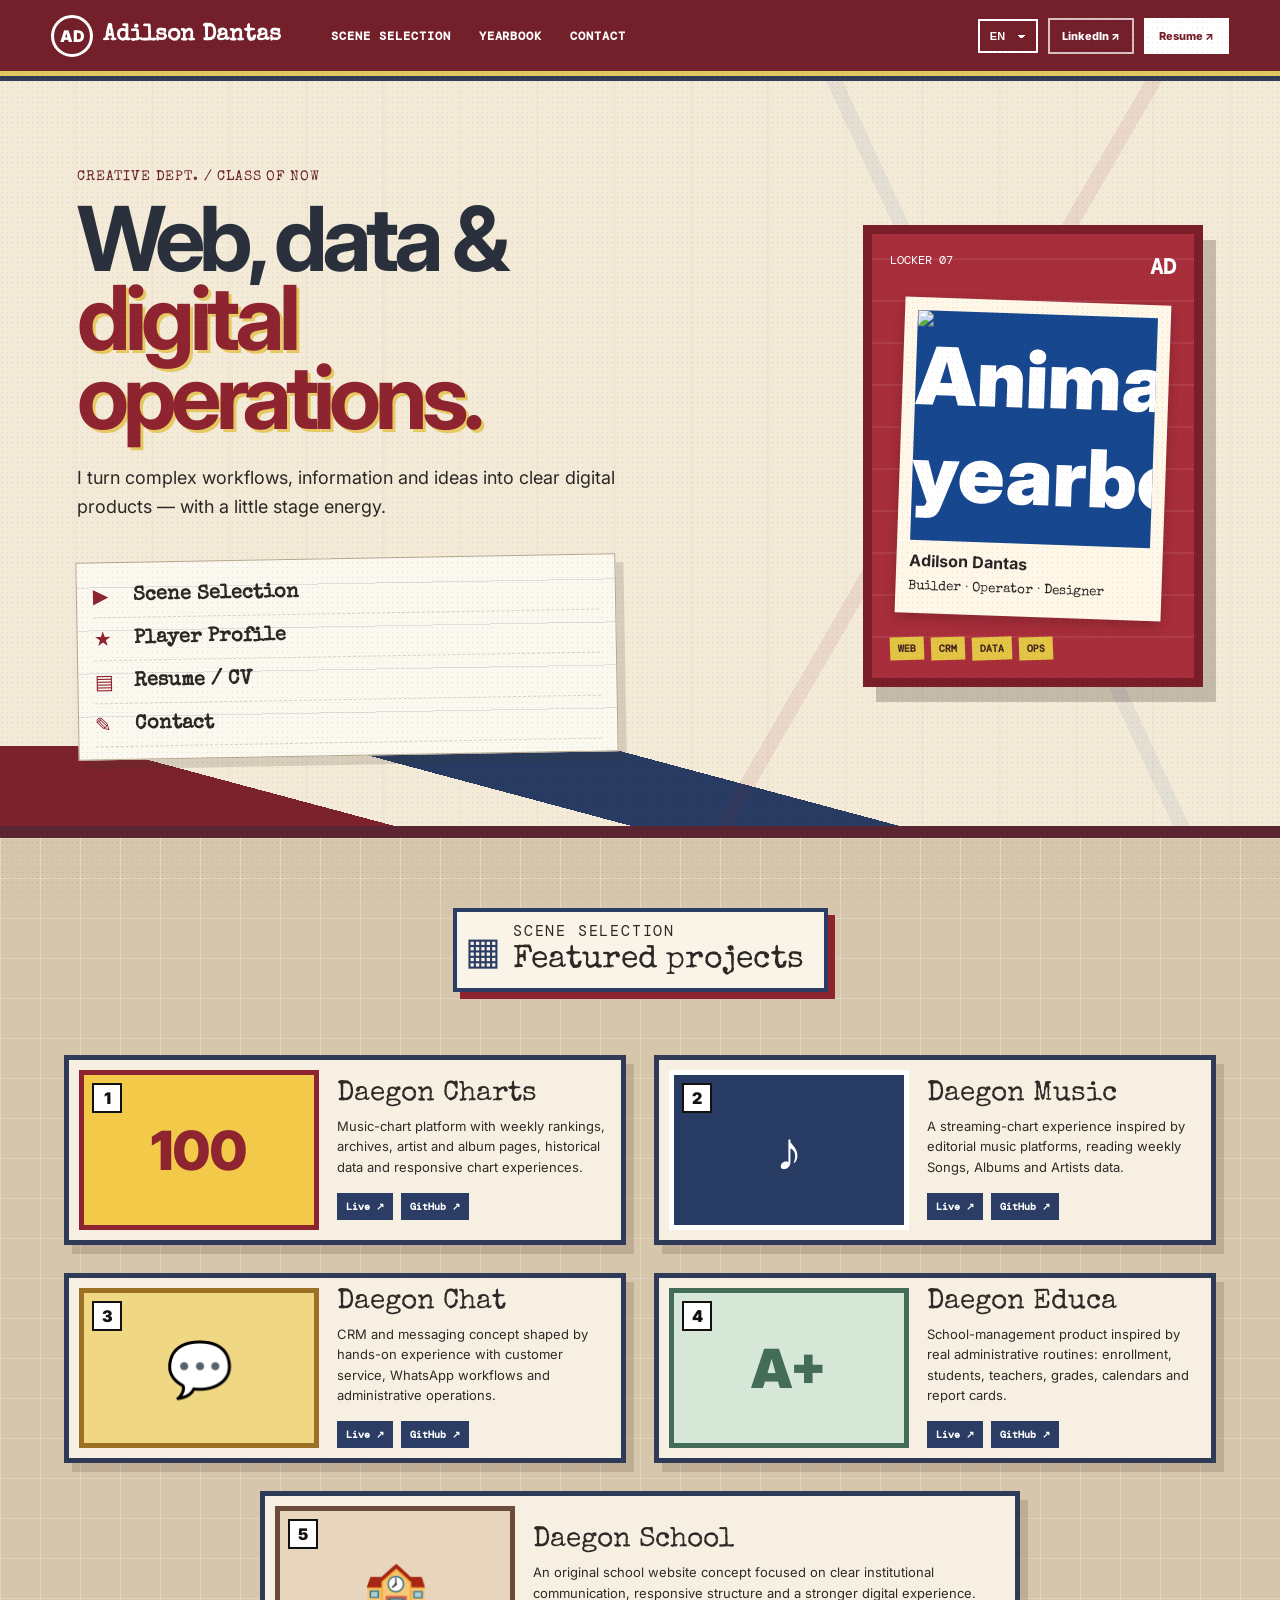
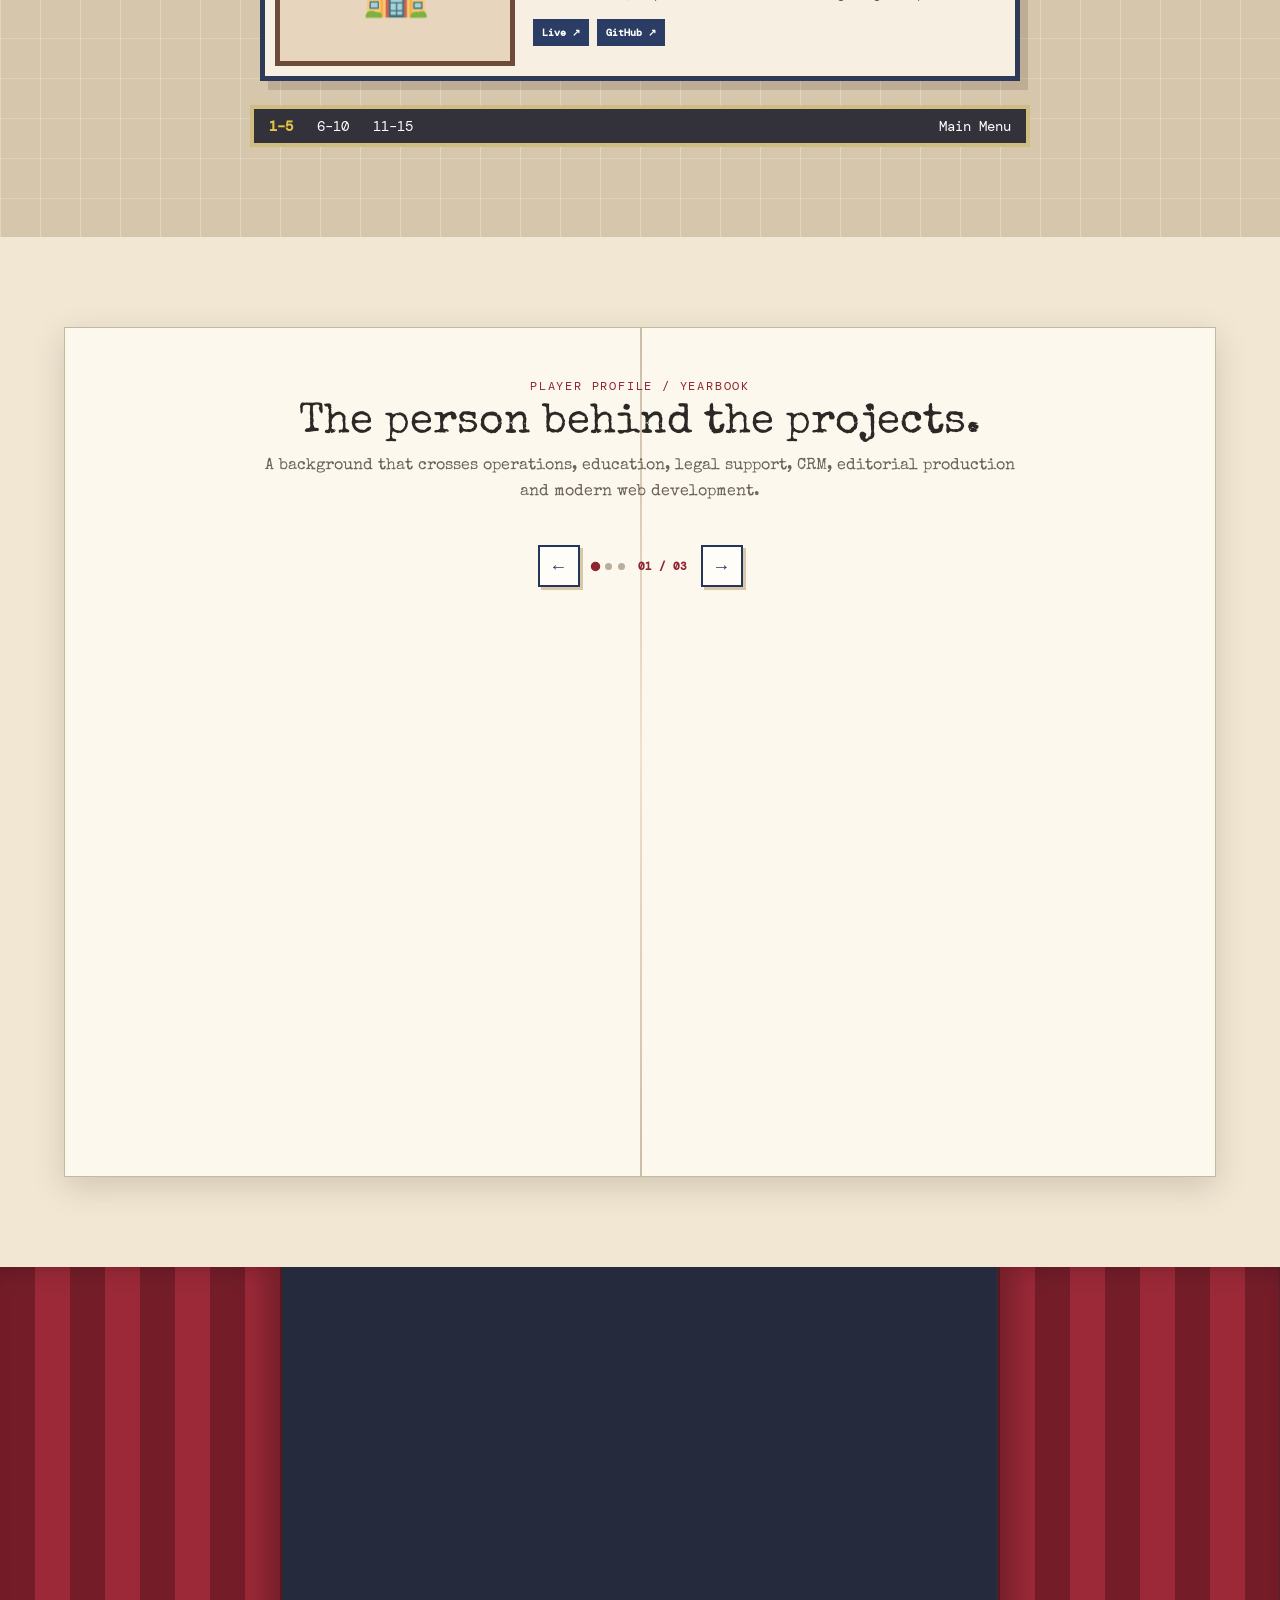
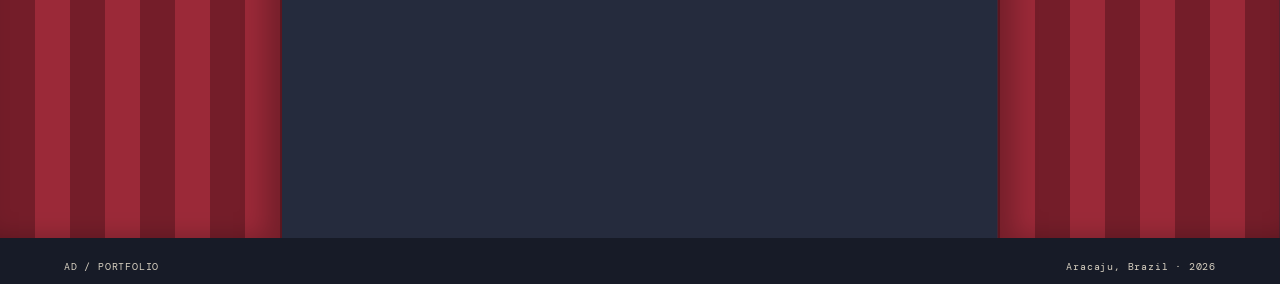
==== index.html @ e17f3de8 "Add Spanish resume link to portfolio" ====
<!doctype html>
<html lang="en">
<head>
<meta charset="utf-8">
<meta name="viewport" content="width=device-width,initial-scale=1">
<meta name="description" content="Adilson Alves Dantas — Web, Digital Operations & Product Portfolio">
<meta name="theme-color" content="#8b1f2d">
<title>Adilson Dantas — Portfolio</title>
<link rel="icon" type="image/svg+xml" href="favicon.svg">
<link rel="preconnect" href="https://fonts.googleapis.com">
<link rel="preconnect" href="https://fonts.gstatic.com" crossorigin>
<link href="https://fonts.googleapis.com/css2?family=DM+Mono:wght@400;500&family=Inter:wght@400;500;600;700;800;900&family=Special+Elite&display=swap" rel="stylesheet">
<link rel="stylesheet" href="styles.css?v=school-8">
</head>
<body>
<div class="paper-noise" aria-hidden="true"></div>

<header class="schoolbar">
  <a class="school-brand" href="#home"><span>AD</span><b>Adilson Dantas</b></a>
  <nav>
    <a href="#projects" data-i18n="navProjects">Scene Selection</a>
    <a href="#profile" data-i18n="navProfile">Yearbook</a>
    <a href="#contact" data-i18n="navContact">Contact</a>
  </nav>
  <div class="school-actions">
    <label class="lang-picker">
      <span class="sr-only">Language</span>
      <select id="langSelect" aria-label="Language">
        <option value="en">EN</option>
        <option value="pt">PT</option>
        <option value="es">ES</option>
      </select>
    </label>
    <a class="linkedin-top" href="https://www.linkedin.com/in/adilson-dantas-a33692203/" target="_blank" rel="noopener noreferrer">LinkedIn ↗</a>
    <a class="ticket" href="resume-en.html" target="_blank" data-i18n="resumeLink">Resume ↗</a>
  </div>
</header>

<main id="home">
<section class="hero-stage">
  <div class="hallway-lines" aria-hidden="true"></div>
  <div class="hero-board">
    <p class="scribble" data-i18n="heroKicker">CREATIVE DEPT. / CLASS OF NOW</p>
    <h1><span data-i18n="heroA">Web, data &</span><br><em data-i18n="heroB">digital operations.</em></h1>
    <p class="hero-lead" data-i18n="heroLead">I turn complex workflows, information and ideas into clear digital products — with a little stage energy.</p>
    <div class="menu-sheet">
      <a href="#projects"><span>▶</span><b data-i18n="menuProjects">Scene Selection</b></a>
      <a href="#profile"><span>★</span><b data-i18n="menuProfile">Player Profile</b></a>
      <a href="resume-en.html" target="_blank"><span>▤</span><b data-i18n="menuResume">Resume / CV</b></a>
      <a href="#contact"><span>✎</span><b data-i18n="menuContact">Contact</b></a>
    </div>
  </div>

  <aside class="locker-card">
    <div class="locker-top"><span data-i18n="locker">LOCKER 07</span><b>AD</b></div>
    <div class="polaroid">
      <div class="portrait-placeholder"><img src="https://raw.githubusercontent.com/dantaswt/portifolio/main/assets/avatar-yearbook.webp?v=9" alt="Animated yearbook portrait of Adilson Dantas"></div>
      <strong>Adilson Dantas</strong>
      <small data-i18n="roleLine">Builder · Operator · Designer</small>
    </div>
    <div class="locker-stickers">
      <span>WEB</span><span>CRM</span><span data-i18n="dataSticker">DATA</span><span data-i18n="opsSticker">OPS</span>
    </div>
  </aside>
</section>

<section class="scene-section" id="projects">
  <header class="scene-title">
    <div class="film-icon">▦</div>
    <div>
      <span data-i18n="sceneSelection">SCENE SELECTION</span>
      <h2 data-i18n="projectsTitle">Featured projects</h2>
    </div>
  </header>

  <div class="scene-grid">
    <article class="scene-card red">
      <a href="https://daegoncharts.com.br/" target="_blank" class="scene-thumb charts-thumb"><span class="scene-number">1</span><div class="thumb-symbol">100</div></a>
      <div class="scene-copy">
        <h3>Daegon Charts</h3>
        <p data-i18n="chartsDesc">Music-chart platform with weekly rankings, archives, artist and album pages, historical data and responsive chart experiences.</p>
        <div class="scene-links"><a href="https://daegoncharts.com.br/" target="_blank" data-i18n="liveLink">Live ↗</a><a href="https://github.com/dantaswt/daegon-charts" target="_blank">GitHub ↗</a></div>
      </div>
    </article>

    <article class="scene-card blue">
      <a href="https://dantaswt.github.io/daegon-music/" target="_blank" class="scene-thumb music-thumb"><span class="scene-number">2</span><div class="thumb-symbol">♪</div></a>
      <div class="scene-copy">
        <h3>Daegon Music</h3>
        <p data-i18n="musicDesc">A streaming-chart experience inspired by editorial music platforms, reading weekly Songs, Albums and Artists data.</p>
        <div class="scene-links"><a href="https://dantaswt.github.io/daegon-music/" target="_blank" data-i18n="liveLink">Live ↗</a><a href="https://github.com/dantaswt/daegon-music" target="_blank">GitHub ↗</a></div>
      </div>
    </article>

    <article class="scene-card gold">
      <a href="https://github.com/dantaswt/daegon" target="_blank" class="scene-thumb chat-thumb"><span class="scene-number">3</span><div class="thumb-symbol">💬</div></a>
      <div class="scene-copy">
        <h3>Daegon Chat</h3>
        <p data-i18n="chatDesc">CRM and messaging concept shaped by hands-on experience with customer service, WhatsApp workflows and administrative operations.</p>
        <div class="scene-links"><a href="https://dantaswt.github.io/daegon/" target="_blank" data-i18n="liveLink">Live ↗</a><a href="https://github.com/dantaswt/daegon" target="_blank">GitHub ↗</a></div>
      </div>
    </article>

    <article class="scene-card green">
      <a href="https://github.com/dantaswt/daegon-educa" target="_blank" class="scene-thumb educa-thumb"><span class="scene-number">4</span><div class="thumb-symbol">A+</div></a>
      <div class="scene-copy">
        <h3>Daegon Educa</h3>
        <p data-i18n="educaDesc">School-management product inspired by real administrative routines: enrollment, students, teachers, grades, calendars and report cards.</p>
        <div class="scene-links"><a href="https://dantaswt.github.io/daegon-educa/" target="_blank" data-i18n="liveLink">Live ↗</a><a href="https://github.com/dantaswt/daegon-educa" target="_blank">GitHub ↗</a></div>
      </div>
    </article>

    <article class="scene-card cream wide">
      <a href="https://github.com/dantaswt/daegon-school" target="_blank" class="scene-thumb school-thumb"><span class="scene-number">5</span><div class="thumb-symbol">🏫</div></a>
      <div class="scene-copy">
        <h3>Daegon School</h3>
        <p data-i18n="schoolDesc">An original school website concept focused on clear institutional communication, responsive structure and a stronger digital experience.</p>
        <div class="scene-links"><a href="https://dantaswt.github.io/daegon-school/" target="_blank" data-i18n="liveLink">Live ↗</a><a href="https://github.com/dantaswt/daegon-school" target="_blank">GitHub ↗</a></div>
      </div>
    </article>
  </div>

  <div class="scene-pagination"><b>1–5</b><span>6–10</span><span>11–15</span><a href="#home" data-i18n="mainMenu">Main Menu</a></div>
</section>

<section class="yearbook" id="profile">
  <div class="yearbook-page">
    <div class="yearbook-heading">
      <span data-i18n="profileKicker">PLAYER PROFILE / YEARBOOK</span>
      <h2 data-i18n="profileTitle">The person behind the projects.</h2>
      <p data-i18n="profileIntro">A background that crosses operations, education, legal support, CRM, editorial production and modern web development.</p>
    </div>

    <div class="book-controls" aria-label="Yearbook pages">
      <button class="book-arrow book-prev" type="button" aria-label="Previous page">←</button>
      <div class="book-dots" aria-hidden="true"><span class="active"></span><span></span><span></span></div>
      <span class="book-page-label">01 / 03</span>
      <button class="book-arrow book-next" type="button" aria-label="Next page">→</button>
    </div>

    <div class="book-sheet active" data-book-page="0">
    <div class="profile-story-grid">
      <article class="profile-note big-note">
        <span class="tape"></span>
        <p class="note-kicker" data-i18n="backgroundLabel">BACKGROUND</p>
        <h3>Adilson Alves Dantas</h3>
        <p data-i18n="profileText">My background connects administration, legal support, customer service, CRM, financial routines, school operations, editorial production and process organization with web development and product thinking.</p>
        <p data-i18n="profileText2">That mix shapes how I build: I think about the person operating the system, the data behind the screen, the workflow around it and the points where friction can be removed.</p>
      </article>

      <article class="class-card skills-card">
        <span data-i18n="techSchedule">TECH CLASS SCHEDULE</span>
        <div class="skill-groups">
          <div class="skill-group"><b data-i18n="skillFrontend">Frontend</b><p data-i18n="skillFrontendDesc">HTML · CSS · JavaScript · React · TypeScript · Responsive UI</p></div>
          <div class="skill-group"><b data-i18n="skillArchitecture">App Architecture</b><p data-i18n="skillArchitectureDesc">TanStack Start · TanStack Router · TanStack Query · Vite · SSR · Server Functions</p></div>
          <div class="skill-group"><b data-i18n="skillData">Data & Backend</b><p data-i18n="skillDataDesc">Supabase · PostgreSQL · REST APIs · JSON · CSV · Google Sheets · Data Modeling</p></div>
          <div class="skill-group"><b data-i18n="skillUi">UI & Visualization</b><p data-i18n="skillUiDesc">Tailwind CSS · Recharts · Dashboard Design · Chart Interfaces · Data-driven UI</p></div>
          <div class="skill-group"><b data-i18n="skillQuality">Quality & Workflow</b><p data-i18n="skillQualityDesc">Git · GitHub · GitHub Actions · Vercel · Netlify · Playwright · QA · Content Validation</p></div>
          <div class="skill-group"><b data-i18n="skillAi">AI & Automation</b><p data-i18n="skillAiDesc">AI-assisted development · LLM workflows · prompt design · research automation · process automation</p></div>
        </div>
      </article>
    </div>

    </div>
    <div class="book-sheet" data-book-page="1">
    <div class="clubs-board">
      <header><span data-i18n="clubsLabel">CLUBS & ACTIVITIES</span><h3 data-i18n="clubsTitle">Tools I actually use across the projects.</h3></header>
      <div class="club-grid">
        <div><b>React 19</b><span data-i18n="reactDesc">Interfaces, state, reusable components</span></div>
        <div><b>TypeScript</b><span data-i18n="tsDesc">Typed front-end and product logic</span></div>
        <div><b>TanStack</b><span data-i18n="tanstackDesc">Routing, data fetching and app structure</span></div>
        <div><b>Supabase</b><span data-i18n="supabaseDesc">PostgreSQL, data layer and backend workflows</span></div>
        <div><b>Vite</b><span data-i18n="viteDesc">Development and build tooling</span></div>
        <div><b>Recharts</b><span data-i18n="rechartsDesc">Charts, dashboards and ranking visualizations</span></div>
        <div><b>APIs</b><span data-i18n="apisDesc">Apple Music, Spotify, REST and external data sources</span></div>
        <div><b>Google Sheets</b><span data-i18n="sheetsDesc">Operational datasets, chart data and live sources</span></div>
        <div><b>Power BI</b><span data-i18n="powerBiDesc">Reporting and business data visualization</span></div>
        <div><b>AI</b><span data-i18n="aiDesc">Development support, workflow design, research and automation</span></div>
        <div><b>Git / GitHub</b><span data-i18n="gitDesc">Version control, repositories and deployment workflows</span></div>
        <div><b data-i18n="responsiveUx">Responsive UX</b><span data-i18n="responsiveUxDesc">Desktop/mobile behavior, hierarchy and usability</span></div>
      </div>
    </div>

    </div>
    <div class="book-sheet" data-book-page="2">
    <div class="experience-board">
      <div class="experience-title"><span data-i18n="experienceLabel">WORK EXPERIENCE / TRANSCRIPT</span><h3 data-i18n="experienceTitle">Professional experience behind the portfolio.</h3></div>

      <article class="experience-row">
        <div class="experience-date" data-i18n="dateNow">2026 — NOW</div>
        <div class="experience-copy">
          <h4 data-i18n="roleLegal">Legal Administrative Assistant</h4><b>Coelho & Gaviolli Advogados</b>
          <p data-i18n="expLegal">Legal-administrative support involving document preparation and review, procedural deadlines, file organization, legal research and communication with stakeholders.</p>
          <div class="experience-tags"><span data-i18n="tagLegalOps">Legal Ops</span><span data-i18n="tagDocuments">Documents</span><span data-i18n="tagDeadlines">Deadlines</span><span data-i18n="tagResearch">Research</span></div>
        </div>
      </article>

      <article class="experience-row">
        <div class="experience-date">2025 — 2026</div>
        <div class="experience-copy">
          <h4 data-i18n="roleCommercial">Administrative & Commercial Assistant</h4><b>Colégio Vita</b>
          <p data-i18n="expVita">Administrative and commercial routines, CRM/customer support, proposals, contracts, reports, spreadsheets, financial follow-up and process organization.</p>
          <div class="experience-tags"><span>CRM</span><span data-i18n="tagSupport">Customer Support</span><span data-i18n="tagCommercial">Commercial</span><span data-i18n="tagSpreadsheets">Spreadsheets</span></div>
        </div>
      </article>

      <article class="experience-row">
        <div class="experience-date">2023 — 2025</div>
        <div class="experience-copy">
          <h4 data-i18n="roleAdmin">Administrative Assistant</h4><b>Conectando Negócios</b>
          <p data-i18n="expConectando">Administrative and operational support across documentation, customer service, reports, spreadsheets, financial routines and process automation.</p>
          <div class="experience-tags"><span data-i18n="tagOperations">Operations</span><span data-i18n="tagFinance">Finance</span><span data-i18n="tagAutomation">Automation</span><span>Back Office</span></div>
        </div>
      </article>

      <article class="experience-row">
        <div class="experience-date">2022 — 2023</div>
        <div class="experience-copy">
          <h4 data-i18n="roleAdmin">Administrative Assistant</h4><b>Colégio São Paulo</b>
          <p data-i18n="expSchool">School administration using Hust Chat and WhatsApp bot workflows, plus ActiveSoft for student, teacher, subject and calendar registration, enrollment, grades and report-card closing.</p>
          <div class="experience-tags"><span>Hust Chat</span><span>WhatsApp</span><span>ActiveSoft</span><span data-i18n="tagSchoolOps">School Ops</span></div>
        </div>
      </article>

      <article class="experience-row editorial-row">
        <div class="experience-date" data-i18n="threeYears">3 YEARS</div>
        <div class="experience-copy">
          <h4 data-i18n="roleEditorial">Editorial Layout & Design Experience</h4><b data-i18n="editorialProduction">Diagramming / Editorial Production</b>
          <p data-i18n="expEditorial">Three years of experience with page layout and editorial production, building visual hierarchy, organizing information and preparing polished materials.</p>
          <div class="experience-tags"><span data-i18n="tagLayout">Layout</span><span data-i18n="tagEditorial">Editorial</span><span data-i18n="tagHierarchy">Visual Hierarchy</span><span>Design</span></div>
        </div>
      </article>
    </div>

    <div class="education-strip">
      <article><span data-i18n="nowStudying">NOW STUDYING</span><h4 data-i18n="adsDegree">Systems Analysis & Development</h4><p data-i18n="adsSchool">Universidade Estácio de Sá · 2023 — present</p></article>
      <article><span data-i18n="degreeLabel">DEGREE</span><h4 data-i18n="pedagogyDegree">Pedagogy</h4><p>Universidade Federal de Sergipe · 2019 — 2022</p></article>
      <article><span data-i18n="courseworkLabel">COURSEWORK</span><h4 data-i18n="courseworkTitle">Front-end · Power BI · Programming Logic</h4><p data-i18n="courseworkDesc">HTML · CSS · JavaScript · React · Power BI · Logic</p></article>
    </div>
    </div>
  </div>
</section>

<section class="contact-stage" id="contact">
  <div class="curtain left"></div><div class="curtain right"></div>
  <div class="contact-card">
    <span class="star-row">★ ★ ★</span>
    <p class="scribble" data-i18n="finalScene">FINAL SCENE</p>
    <h2 data-i18n="contactTitle">Let’s build the next project.</h2>
    <p data-i18n="contactText">Remote opportunities, web projects, operations, support and digital product work.</p>
    <div class="contact-links">
      <a href="mailto:adilsondantas2015@gmail.com" data-i18n="emailMe">Email me ↗</a>
      <a href="https://github.com/dantaswt" target="_blank">GitHub ↗</a>
      <a href="https://www.linkedin.com/in/adilson-dantas-a33692203/" target="_blank" rel="noopener noreferrer">LinkedIn ↗</a>
      <a href="resume-en.html" target="_blank" data-i18n="resumeEn">Resume EN ↗</a>
      <a href="resume-pt.html" target="_blank" data-i18n="resumePt">CV PT-BR ↗</a>
      <a href="resume-es.html" target="_blank" data-i18n="resumeEs">CV ES ↗</a>
    </div>
  </div>
</section>
</main>

<footer><span data-i18n="footerLeft">AD / PORTFOLIO</span><span data-i18n="footerRight">Aracaju, Brazil · 2026</span></footer>
<script src="script.js?v=school-8"></script>
</body>
</html>
---- styles.css ----
:root{
--red:#8f2431;--red2:#b13b45;--navy:#24375a;--blue:#315a95;--gold:#d6a93d;--cream:#f1e7d3;
--paper:#f7f1e5;--ink:#2c2826;--green:#4a6f5c;--line:#b7aa93;--white:#fffdf8;
--display:"Inter",sans-serif;--type:"Special Elite",serif;--mono:"DM Mono",monospace
}
*{box-sizing:border-box}html{scroll-behavior:smooth}body{margin:0;background:#c8b28d;color:var(--ink);font-family:var(--display);overflow-x:hidden}
a{color:inherit;text-decoration:none}button{font:inherit}.paper-noise{position:fixed;inset:0;pointer-events:none;opacity:.13;z-index:100;background-image:radial-gradient(#3d2e21 .7px,transparent .7px);background-size:5px 5px;mix-blend-mode:multiply}
.schoolbar{height:76px;position:sticky;top:0;z-index:80;background:#74202a;color:#fff;display:flex;align-items:center;padding:0 4vw;border-bottom:5px solid #e1c760;box-shadow:0 5px 0 #343a55}
.school-brand{display:flex;align-items:center;gap:10px}.school-brand span{width:42px;height:42px;border-radius:50%;border:3px solid #fff;display:grid;place-items:center;font-weight:900}.school-brand b{font-family:var(--type);font-size:23px}
.schoolbar nav{display:flex;gap:28px;margin-left:50px}.schoolbar nav a{font:700 12px var(--mono);text-transform:uppercase;letter-spacing:.08em}.school-actions{margin-left:auto;display:flex;gap:10px;align-items:center}.school-actions button,.ticket{border:2px solid #fff;background:transparent;color:#fff;padding:9px 13px;font-size:11px;font-weight:800}.ticket{background:#fff;color:#74202a}

.hero-stage{min-height:670px;position:relative;padding:80px 6vw 70px;display:grid;grid-template-columns:1.2fr .55fr;gap:7vw;align-items:center;background:
linear-gradient(rgba(248,240,220,.84),rgba(248,240,220,.84)),
repeating-linear-gradient(90deg,#d8cec0 0 74px,#c5b7a6 74px 77px);
border-bottom:12px solid #5b2631;overflow:hidden}
.hero-stage:before{content:"";position:absolute;left:0;right:0;bottom:0;height:80px;background:linear-gradient(15deg,#7c222c 0 25%,transparent 25% 40%,#273b63 40% 57%,transparent 57%)}
.hallway-lines{position:absolute;inset:0;background:linear-gradient(120deg,transparent 0 67%,rgba(139,31,45,.09) 67% 68%,transparent 68%),linear-gradient(65deg,transparent 0 72%,rgba(49,90,149,.08) 72% 73%,transparent 73%)}
.hero-board{position:relative;z-index:2;max-width:850px}.scribble{font:14px var(--type);letter-spacing:.06em;color:#6c2631}.hero-board h1{font-size:clamp(54px,7vw,105px);line-height:.88;letter-spacing:-.065em;margin:16px 0 28px;color:#2b303d}.hero-board h1 em{font-style:normal;color:var(--red);text-shadow:3px 3px 0 #e6c963}.hero-lead{font-size:18px;line-height:1.6;max-width:700px}
.menu-sheet{margin-top:36px;background:#fbf8ef;border:1px solid #b5a68e;box-shadow:8px 9px 0 rgba(66,55,40,.16);width:min(540px,100%);padding:12px 16px;transform:rotate(-1deg);background-image:repeating-linear-gradient(0deg,transparent 0 42px,rgba(74,98,135,.17) 42px 43px)}
.menu-sheet a{min-height:43px;display:flex;align-items:center;gap:14px;font:20px var(--type);border-bottom:1px dashed rgba(80,70,60,.22)}.menu-sheet a span{width:26px;color:var(--red)}.menu-sheet a:hover{transform:translateX(7px);color:var(--red)}
.locker-card{position:relative;z-index:3;justify-self:end;width:min(340px,100%);background:#a72e3a;border:9px solid #7a1f29;box-shadow:13px 15px 0 rgba(50,37,33,.24);padding:18px;background-image:repeating-linear-gradient(0deg,transparent 0 40px,rgba(255,255,255,.07) 40px 42px)}
.locker-top{display:flex;justify-content:space-between;color:#fff;font:12px var(--mono)}.locker-top b{font-size:22px}.polaroid{background:#fff7e8;padding:13px 13px 20px;transform:rotate(2deg);margin:20px 10px;color:#292525;box-shadow:0 5px 12px rgba(0,0,0,.18)}.portrait-placeholder{height:230px;background:linear-gradient(145deg,#24375a,#8f2431);display:grid;place-items:center;color:#fff;font-size:80px;font-weight:900}.polaroid strong,.polaroid small{display:block;margin-top:10px}.polaroid small{font-family:var(--type)}.locker-stickers{display:flex;gap:7px;flex-wrap:wrap}.locker-stickers span{background:#e4c445;color:#43271e;padding:5px 8px;font:700 10px var(--mono);transform:rotate(-2deg)}

.scene-section{padding:70px 5vw 90px;background:#d6c6ab;min-height:800px;background-image:linear-gradient(90deg,rgba(255,255,255,.3) 1px,transparent 1px),linear-gradient(rgba(255,255,255,.22) 1px,transparent 1px);background-size:40px 40px}
.scene-title{width:max-content;max-width:100%;margin:0 auto 45px;background:#f9f4e7;border:4px solid #2b3d64;display:flex;align-items:center;padding:8px 20px 8px 8px;box-shadow:7px 7px 0 #8f2431}.film-icon{font-size:38px;margin-right:12px;color:#2b3d64}.scene-title span{font:15px var(--mono);letter-spacing:.12em}.scene-title h2{font:32px var(--type);margin:3px 0}
.scene-grid{display:grid;grid-template-columns:repeat(2,minmax(0,1fr));gap:28px;max-width:1180px;margin:auto}.scene-card{display:grid;grid-template-columns:240px 1fr;gap:18px;align-items:center;background:#f7f0e2;border:5px solid #2e3a58;padding:10px;box-shadow:8px 9px 0 rgba(70,47,36,.17);position:relative}.scene-card:nth-child(even){transform:rotate(.6deg)}.scene-card:nth-child(odd){transform:rotate(-.5deg)}.scene-card.wide{grid-column:1/-1;max-width:760px;justify-self:center}
.scene-thumb{height:160px;border:5px solid currentColor;display:grid;place-items:center;position:relative;overflow:hidden}.scene-number{position:absolute;top:8px;left:8px;background:#fff;color:#111;border:2px solid currentColor;width:30px;height:30px;display:grid;place-items:center;font-weight:900}.thumb-symbol{font-size:54px;font-weight:900}.red{color:#8f2431}.blue{color:#294e8e}.gold{color:#9c7126}.green{color:#436d58}.cream{color:#6c4b3b}.charts-thumb{background:#f2c949}.music-thumb{background:#273b63;color:#fff}.chat-thumb{background:#f0d783}.educa-thumb{background:#d7e7d7}.school-thumb{background:#e8d5bd}
.scene-copy{color:#2f2a27}.scene-copy h3{font:28px var(--type);margin:0 0 8px}.scene-copy p{font-size:13px;line-height:1.55;margin:0 0 16px}.scene-links{display:flex;gap:8px}.scene-links a{font:700 10px var(--mono);padding:7px 9px;background:#2b3d64;color:#fff}.scene-pagination{max-width:780px;margin:42px auto 0;background:#33313a;color:#fff;border:4px solid #d0bd82;display:flex;gap:24px;justify-content:center;padding:8px 15px;font:14px var(--mono)}.scene-pagination b{color:#e4c445}.scene-pagination a{margin-left:auto}

.yearbook{padding:90px 5vw;background:#f1e7d3}.yearbook-page{max-width:1180px;margin:auto;background:#fcf8ee;border:1px solid #c6b89f;box-shadow:0 10px 30px rgba(70,50,38,.18);padding:46px;position:relative}.yearbook-page:before{content:"";position:absolute;left:50%;top:0;bottom:0;width:2px;background:linear-gradient(#cabda8,#eee2cf,#cabda8)}.yearbook-heading{text-align:center;margin-bottom:40px}.yearbook-heading span{font:12px var(--mono);letter-spacing:.15em;color:#8f2431}.yearbook-heading h2{font:42px var(--type);margin:8px}.yearbook-grid{display:grid;grid-template-columns:1fr 1fr 1fr;gap:28px}.profile-note,.class-card,.report-card{padding:24px;min-height:270px}.profile-note{background:#fff6a8;transform:rotate(-1.5deg);box-shadow:5px 6px 0 rgba(0,0,0,.1);position:relative}.tape{position:absolute;width:110px;height:26px;background:rgba(218,196,153,.7);top:-12px;left:50%;transform:translateX(-50%) rotate(2deg)}.profile-note h3{font:29px var(--type)}.profile-note p{font-family:var(--type);line-height:1.6}.class-card{border:3px solid #294e8e;background:#edf2f7}.class-card>span,.report-card>span{font:700 11px var(--mono);letter-spacing:.1em}.class-card ul{list-style:none;padding:0}.class-card li{display:flex;justify-content:space-between;gap:12px;border-bottom:1px dashed #8ca1bd;padding:12px 0}.class-card em{font-style:normal;font-size:11px;color:#5d6270}.report-card{background:#f7efe4;border:3px solid #8f2431}.report-card>div{display:flex;justify-content:space-between;padding:12px 0;border-bottom:1px solid #cbb8a8}.report-card strong{color:#8f2431;font-size:22px}

.contact-stage{min-height:560px;background:#252b3d;position:relative;display:grid;place-items:center;overflow:hidden;padding:70px 5vw}.curtain{position:absolute;top:0;bottom:0;width:22%;background:repeating-linear-gradient(90deg,#741d29 0 35px,#9b2938 35px 70px);box-shadow:inset -16px 0 25px rgba(0,0,0,.25)}.curtain.left{left:0}.curtain.right{right:0;transform:scaleX(-1)}.contact-card{position:relative;z-index:2;background:#f6ead2;border:7px solid #d3ae46;outline:4px solid #8f2431;padding:46px;max-width:720px;text-align:center;box-shadow:0 15px 45px rgba(0,0,0,.35)}.star-row{color:#d8ac37;font-size:28px;letter-spacing:14px}.contact-card h2{font:48px var(--type);margin:12px 0}.contact-card p{max-width:560px;margin:0 auto 24px}.contact-links{display:flex;flex-wrap:wrap;justify-content:center;gap:9px}.contact-links a{background:#8f2431;color:#fff;padding:11px 14px;font:700 11px var(--mono)}
footer{background:#171b27;color:#d7d0c1;padding:22px 5vw;display:flex;justify-content:space-between;font:10px var(--mono);letter-spacing:.08em}
@media(max-width:980px){.schoolbar nav{display:none}.hero-stage{grid-template-columns:1fr}.locker-card{justify-self:start}.scene-grid{grid-template-columns:1fr}.scene-card.wide{grid-column:auto;max-width:none}.yearbook-grid{grid-template-columns:1fr}.yearbook-page:before{display:none}}
@media(max-width:640px){.schoolbar{padding:0 14px}.school-brand b{display:none}.school-actions .ticket{display:none}.hero-stage{padding:50px 18px}.hero-board h1{font-size:52px}.locker-card{width:100%}.scene-section{padding:55px 16px}.scene-card{grid-template-columns:1fr}.scene-thumb{height:190px}.scene-card,.scene-card:nth-child(n){transform:none}.scene-title{width:100%}.scene-pagination{gap:10px;font-size:10px}.yearbook{padding:55px 16px}.yearbook-page{padding:26px 18px}.yearbook-heading h2{font-size:34px}.contact-card{padding:32px 18px}.contact-card h2{font-size:37px}.curtain{width:12%}footer{flex-direction:column;gap:7px}}

.yearbook-heading>p{max-width:760px;margin:10px auto 0;color:#6d6359;font-family:var(--type);line-height:1.6}
.profile-story-grid{display:grid;grid-template-columns:.8fr 1.2fr;gap:28px;margin-bottom:38px}
.big-note{min-height:430px}.note-kicker{font:700 10px var(--mono);letter-spacing:.12em;color:#8f2431}
.skills-card{min-height:430px}
.skill-groups{display:grid;grid-template-columns:1fr 1fr;gap:14px;margin-top:18px}
.skill-group{background:#fff;border:1px solid #afbdd2;padding:12px}
.skill-group b{font:700 11px var(--mono);text-transform:uppercase;color:#294e8e}
.skill-group p{font-size:11px;line-height:1.5;margin:6px 0 0;color:#555c69}

.clubs-board{margin-top:40px;border:4px solid #294e8e;background:#eaf0f7;padding:28px;box-shadow:7px 8px 0 rgba(40,55,85,.12)}
.clubs-board header span,.experience-title span,.education-strip article>span{font:700 10px var(--mono);letter-spacing:.12em;color:#8f2431}
.clubs-board header h3,.experience-title h3{font:30px var(--type);margin:7px 0 22px}
.club-grid{display:grid;grid-template-columns:repeat(4,1fr);gap:10px}
.club-grid>div{background:#fff;border:2px solid #9aa9c0;padding:14px;min-height:108px}
.club-grid b{display:block;font:16px var(--type);color:#24375a}
.club-grid span{display:block;font-size:10px;line-height:1.45;color:#626b78;margin-top:7px}

.experience-board{margin-top:42px;border-top:4px double #8f2431;padding-top:28px}
.experience-row{display:grid;grid-template-columns:155px 1fr;gap:28px;padding:25px 0;border-bottom:1px dashed #b7aa93}
.experience-date{font:700 11px var(--mono);color:#8f2431;padding-top:4px}
.experience-copy h4{font:25px var(--type);margin:0 0 3px}.experience-copy>b{font-size:12px;color:#294e8e}
.experience-copy p{font-size:12px;line-height:1.65;max-width:850px}
.experience-tags{display:flex;flex-wrap:wrap;gap:7px;margin-top:10px}.experience-tags span{background:#efe0b5;border:1px solid #bca66a;padding:5px 8px;font:700 9px var(--mono)}
.editorial-row{background:rgba(255,246,168,.28);padding-left:12px;padding-right:12px}

.education-strip{display:grid;grid-template-columns:repeat(3,1fr);gap:12px;margin-top:40px}
.education-strip article{border:3px solid #7a1f29;background:#f8f0df;padding:18px}
.education-strip h4{font:20px var(--type);margin:8px 0}.education-strip p{font-size:10px;line-height:1.5;color:#5f574f}
@media(max-width:980px){.profile-story-grid{grid-template-columns:1fr}.club-grid{grid-template-columns:repeat(2,1fr)}.education-strip{grid-template-columns:1fr}.skill-groups{grid-template-columns:1fr}}
@media(max-width:640px){.club-grid{grid-template-columns:1fr}.experience-row{grid-template-columns:1fr;gap:8px}.experience-date{padding-top:0}}

.portrait-placeholder{overflow:hidden;background:#173f83}
.portrait-placeholder img{width:100%;height:100%;display:block;object-fit:cover;object-position:center 36%}
.lang-picker{display:block}
.lang-picker select{appearance:none;border:2px solid #fff;background:#74202a;color:#fff;padding:9px 30px 9px 10px;font-size:11px;font-weight:800;cursor:pointer;background-image:linear-gradient(45deg,transparent 50%,#fff 50%),linear-gradient(135deg,#fff 50%,transparent 50%);background-position:calc(100% - 14px) 14px,calc(100% - 10px) 14px;background-size:4px 4px,4px 4px;background-repeat:no-repeat}
.sr-only{position:absolute;width:1px;height:1px;padding:0;margin:-1px;overflow:hidden;clip:rect(0,0,0,0);white-space:nowrap;border:0}

/* Locker portrait: yearbook distance and alignment */
.portrait-placeholder{position:relative;overflow:hidden;background:#17478f}
.portrait-placeholder img{
  position:absolute;
  left:50%;
  top:50%;
  width:100%;
  height:100%;
  max-width:none;
  object-fit:cover;
  object-position:center 32%;
  transform:translate(-50%,-50%) scale(1.08) rotate(-2.1deg);
  transform-origin:center;
  border:0;
  box-shadow:none;
}

/* Final clean yearbook avatar: only the site's Polaroid frame remains */
.portrait-placeholder{
  position:relative;
  overflow:hidden;
  background:#17478f;
}
.portrait-placeholder img{
  position:static;
  width:100%;
  height:100%;
  max-width:none;
  object-fit:cover;
  object-position:center 38%;
  transform:none;
  border:0;
  box-shadow:none;
  display:block;
}


/* Motion system */
.reveal-on-scroll{
  opacity:0;
  transform:translateY(34px) scale(.985);
  filter:blur(2px);
  transition:opacity .7s cubic-bezier(.2,.8,.2,1),transform .7s cubic-bezier(.2,.8,.2,1),filter .7s ease;
  will-change:opacity,transform;
}
.reveal-on-scroll.from-left{transform:translateX(-42px) rotate(-1.2deg)}
.reveal-on-scroll.from-right{transform:translateX(42px) rotate(1.2deg)}
.reveal-on-scroll.is-visible{opacity:1;transform:none;filter:none}

.book-controls{display:flex;align-items:center;justify-content:center;gap:12px;margin:24px auto 30px;position:relative;z-index:4}
.book-arrow{width:42px;height:42px;border:2px solid #24375a;background:#fffdf8;color:#24375a;font:800 18px var(--mono);cursor:pointer;box-shadow:3px 3px 0 #d9c8a8;transition:transform .2s ease,background .2s ease,color .2s ease}
.book-arrow:hover{transform:translateY(-2px) rotate(-2deg);background:#24375a;color:#fff}
.book-page-label{font:700 11px var(--mono);min-width:52px;text-align:center;color:#8f2431}
.book-dots{display:flex;gap:6px}.book-dots span{width:7px;height:7px;border-radius:50%;background:#b9ad9d;transition:.25s}.book-dots span.active{background:#8f2431;transform:scale(1.35)}

.yearbook-page.book-enabled{perspective:1800px}
.book-enabled .book-sheet{display:none;transform-origin:left center}
.book-enabled .book-sheet.active{display:block;animation:pageIn .7s cubic-bezier(.2,.75,.2,1) both}
.book-enabled .book-sheet.turn-out{display:block;position:absolute;left:0;right:0;animation:pageOut .45s ease both;pointer-events:none}
@keyframes pageIn{0%{opacity:0;transform:rotateY(-15deg) translateX(24px);filter:blur(3px)}100%{opacity:1;transform:none;filter:none}}
@keyframes pageOut{0%{opacity:1;transform:none}100%{opacity:0;transform:rotateY(18deg) translateX(-20px)}}

.locker-card{animation:lockerFloat 4.8s ease-in-out infinite}
.polaroid{animation:polaroidDrift 6s ease-in-out infinite}
.locker-stickers span:nth-child(1){animation:stickerPop 2.8s ease-in-out infinite}
.locker-stickers span:nth-child(2){animation:stickerPop 2.8s .35s ease-in-out infinite}
.locker-stickers span:nth-child(3){animation:stickerPop 2.8s .7s ease-in-out infinite}
.locker-stickers span:nth-child(4){animation:stickerPop 2.8s 1.05s ease-in-out infinite}
.school-brand span{animation:brandPulse 3.2s ease-in-out infinite}
.scene-thumb .thumb-symbol{animation:thumbFloat 3.6s ease-in-out infinite}
.scene-card:nth-child(even) .thumb-symbol{animation-delay:.6s}
.star-row{display:inline-block;animation:starGlow 2.4s ease-in-out infinite}
.menu-sheet a span{display:inline-block;animation:menuNudge 2.6s ease-in-out infinite}
.menu-sheet a:nth-child(2) span{animation-delay:.3s}.menu-sheet a:nth-child(3) span{animation-delay:.6s}.menu-sheet a:nth-child(4) span{animation-delay:.9s}

@keyframes lockerFloat{0%,100%{transform:translateY(0)}50%{transform:translateY(-8px)}}
@keyframes polaroidDrift{0%,100%{transform:rotate(2deg)}50%{transform:rotate(-.7deg) translateY(-3px)}}
@keyframes stickerPop{0%,100%{transform:translateY(0) rotate(-2deg)}50%{transform:translateY(-4px) rotate(2deg)}}
@keyframes brandPulse{0%,100%{box-shadow:0 0 0 0 rgba(255,255,255,0)}50%{box-shadow:0 0 0 7px rgba(255,255,255,.12)}}
@keyframes thumbFloat{0%,100%{transform:translateY(0)}50%{transform:translateY(-7px)}}
@keyframes starGlow{0%,100%{filter:drop-shadow(0 0 0 rgba(216,172,55,0));transform:scale(1)}50%{filter:drop-shadow(0 0 8px rgba(216,172,55,.75));transform:scale(1.03)}}
@keyframes menuNudge{0%,85%,100%{transform:translateX(0)}90%{transform:translateX(4px)}95%{transform:translateX(-2px)}}

.contact-stage.reveal-contact .curtain.left{animation:curtainLeft .9s cubic-bezier(.2,.8,.2,1) forwards}
.contact-stage.reveal-contact .curtain.right{animation:curtainRight .9s cubic-bezier(.2,.8,.2,1) forwards}
.contact-stage.reveal-contact .contact-card{animation:finalCard .8s .18s cubic-bezier(.2,.8,.2,1) both}
@keyframes curtainLeft{to{transform:translateX(-38%)}}
@keyframes curtainRight{to{transform:translateX(38%)}}
@keyframes finalCard{from{opacity:0;transform:scale(.9) translateY(30px)}to{opacity:1;transform:none}}

@media(prefers-reduced-motion:reduce){
  *,*::before,*::after{scroll-behavior:auto!important;animation-duration:.01ms!important;animation-iteration-count:1!important;transition-duration:.01ms!important}
  .reveal-on-scroll{opacity:1!important;transform:none!important;filter:none!important}
}

.linkedin-top{
  border:2px solid rgba(255,255,255,.72);
  color:#fff;
  padding:9px 12px;
  font-size:11px;
  font-weight:800;
  transition:transform .2s ease,background .2s ease,color .2s ease;
}
.linkedin-top:hover{background:#fff;color:#74202a;transform:translateY(-2px)}
@media(max-width:640px){.linkedin-top{display:none}}
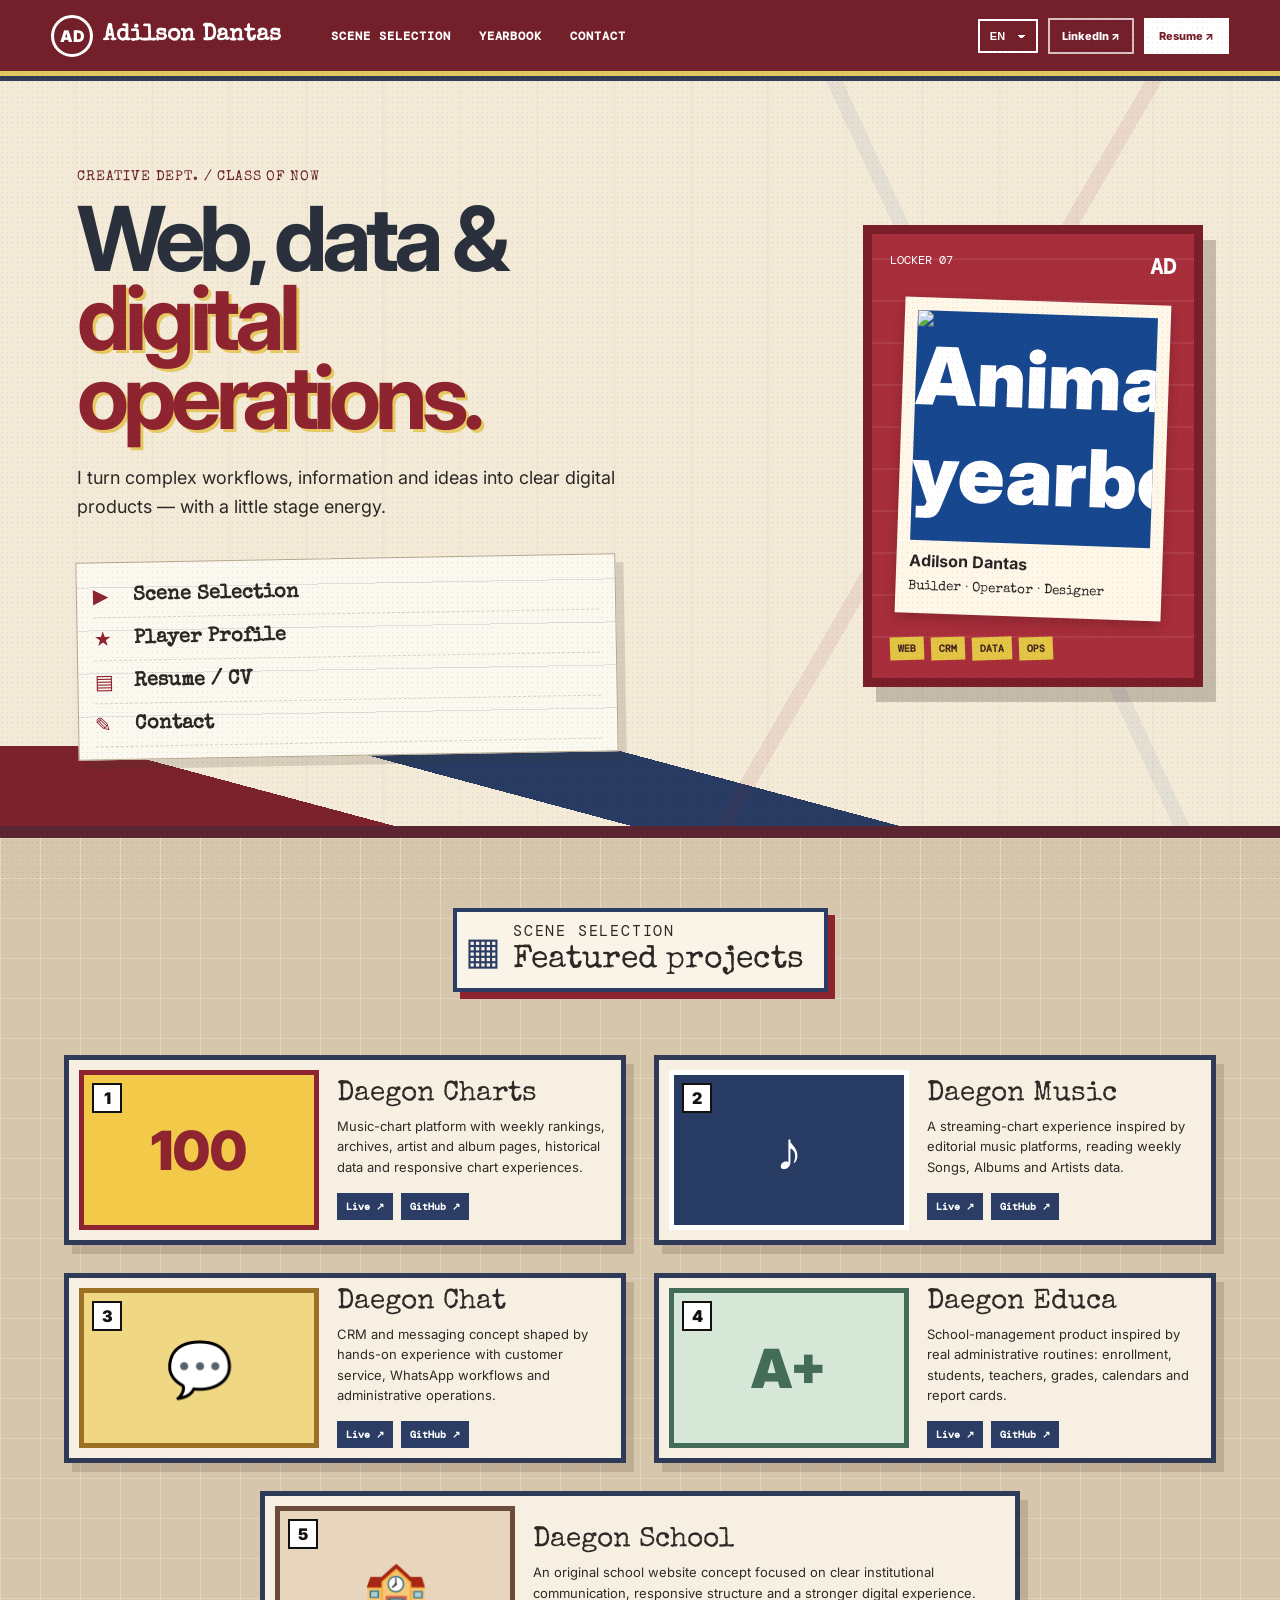
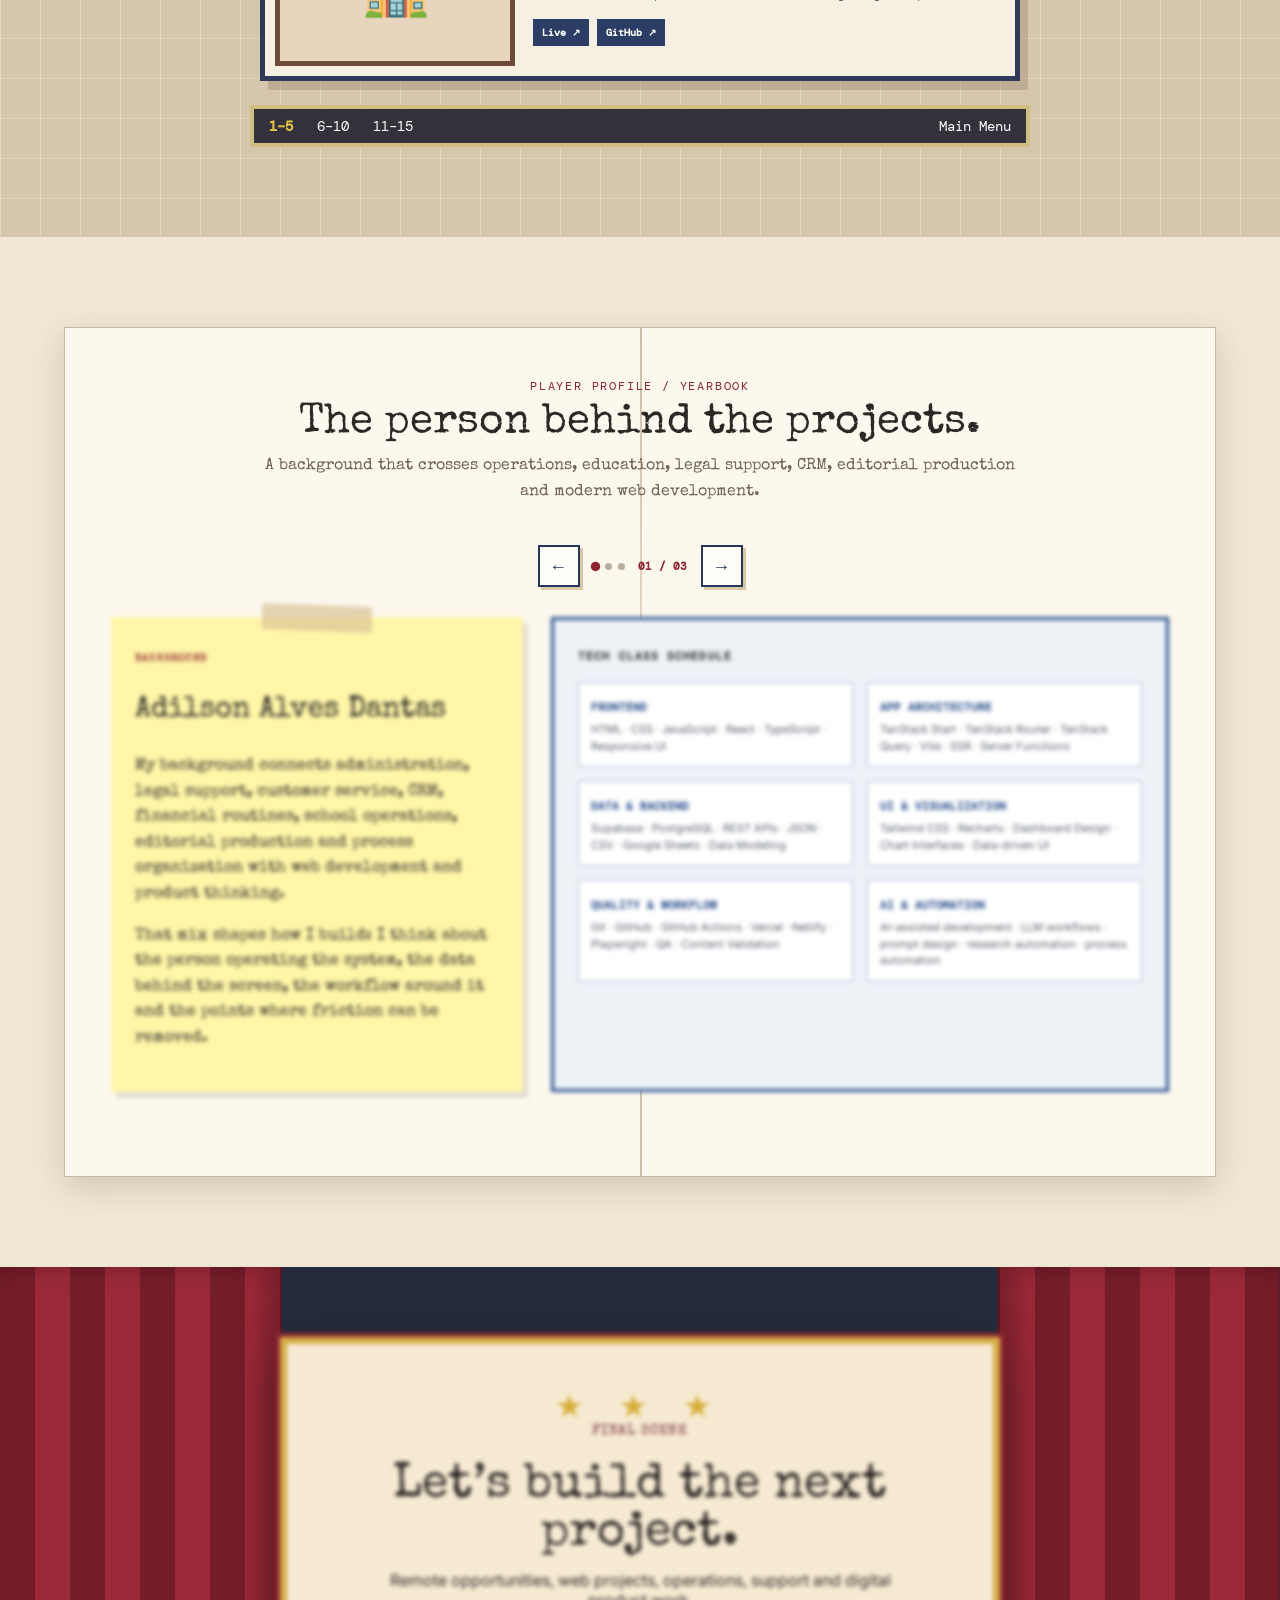
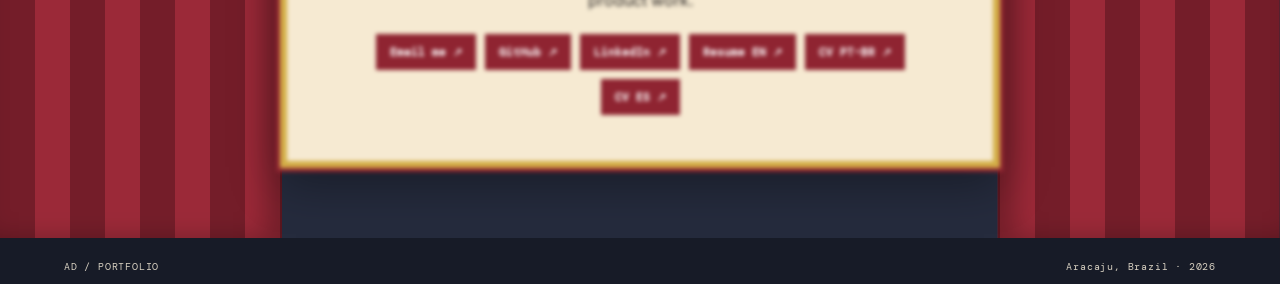
==== commit e538b9ff: "Update portfolio links for DAEG0N username" ====
--- a/index.html
+++ b/index.html
@@ -54,7 +54,7 @@
   <aside class="locker-card">
     <div class="locker-top"><span data-i18n="locker">LOCKER 07</span><b>AD</b></div>
     <div class="polaroid">
-      <div class="portrait-placeholder"><img src="https://raw.githubusercontent.com/dantaswt/portifolio/main/assets/avatar-yearbook.webp?v=9" alt="Animated yearbook portrait of Adilson Dantas"></div>
+      <div class="portrait-placeholder"><img src="https://raw.githubusercontent.com/DAEG0N/portifolio/main/assets/avatar-yearbook.webp?v=9" alt="Animated yearbook portrait of Adilson Dantas"></div>
       <strong>Adilson Dantas</strong>
       <small data-i18n="roleLine">Builder · Operator · Designer</small>
     </div>
@@ -79,43 +79,43 @@
       <div class="scene-copy">
         <h3>Daegon Charts</h3>
         <p data-i18n="chartsDesc">Music-chart platform with weekly rankings, archives, artist and album pages, historical data and responsive chart experiences.</p>
-        <div class="scene-links"><a href="https://daegoncharts.com.br/" target="_blank" data-i18n="liveLink">Live ↗</a><a href="https://github.com/dantaswt/daegon-charts" target="_blank">GitHub ↗</a></div>
+        <div class="scene-links"><a href="https://daegoncharts.com.br/" target="_blank" data-i18n="liveLink">Live ↗</a><a href="https://github.com/DAEG0N/daegon-charts" target="_blank">GitHub ↗</a></div>
       </div>
     </article>
 
     <article class="scene-card blue">
-      <a href="https://dantaswt.github.io/daegon-music/" target="_blank" class="scene-thumb music-thumb"><span class="scene-number">2</span><div class="thumb-symbol">♪</div></a>
+      <a href="https://DAEG0N.github.io/daegon-music/" target="_blank" class="scene-thumb music-thumb"><span class="scene-number">2</span><div class="thumb-symbol">♪</div></a>
       <div class="scene-copy">
         <h3>Daegon Music</h3>
         <p data-i18n="musicDesc">A streaming-chart experience inspired by editorial music platforms, reading weekly Songs, Albums and Artists data.</p>
-        <div class="scene-links"><a href="https://dantaswt.github.io/daegon-music/" target="_blank" data-i18n="liveLink">Live ↗</a><a href="https://github.com/dantaswt/daegon-music" target="_blank">GitHub ↗</a></div>
+        <div class="scene-links"><a href="https://DAEG0N.github.io/daegon-music/" target="_blank" data-i18n="liveLink">Live ↗</a><a href="https://github.com/DAEG0N/daegon-music" target="_blank">GitHub ↗</a></div>
       </div>
     </article>
 
     <article class="scene-card gold">
-      <a href="https://github.com/dantaswt/daegon" target="_blank" class="scene-thumb chat-thumb"><span class="scene-number">3</span><div class="thumb-symbol">💬</div></a>
+      <a href="https://github.com/DAEG0N/daegon" target="_blank" class="scene-thumb chat-thumb"><span class="scene-number">3</span><div class="thumb-symbol">💬</div></a>
       <div class="scene-copy">
         <h3>Daegon Chat</h3>
         <p data-i18n="chatDesc">CRM and messaging concept shaped by hands-on experience with customer service, WhatsApp workflows and administrative operations.</p>
-        <div class="scene-links"><a href="https://dantaswt.github.io/daegon/" target="_blank" data-i18n="liveLink">Live ↗</a><a href="https://github.com/dantaswt/daegon" target="_blank">GitHub ↗</a></div>
+        <div class="scene-links"><a href="https://DAEG0N.github.io/daegon/" target="_blank" data-i18n="liveLink">Live ↗</a><a href="https://github.com/DAEG0N/daegon" target="_blank">GitHub ↗</a></div>
       </div>
     </article>
 
     <article class="scene-card green">
-      <a href="https://github.com/dantaswt/daegon-educa" target="_blank" class="scene-thumb educa-thumb"><span class="scene-number">4</span><div class="thumb-symbol">A+</div></a>
+      <a href="https://github.com/DAEG0N/daegon-educa" target="_blank" class="scene-thumb educa-thumb"><span class="scene-number">4</span><div class="thumb-symbol">A+</div></a>
       <div class="scene-copy">
         <h3>Daegon Educa</h3>
         <p data-i18n="educaDesc">School-management product inspired by real administrative routines: enrollment, students, teachers, grades, calendars and report cards.</p>
-        <div class="scene-links"><a href="https://dantaswt.github.io/daegon-educa/" target="_blank" data-i18n="liveLink">Live ↗</a><a href="https://github.com/dantaswt/daegon-educa" target="_blank">GitHub ↗</a></div>
+        <div class="scene-links"><a href="https://DAEG0N.github.io/daegon-educa/" target="_blank" data-i18n="liveLink">Live ↗</a><a href="https://github.com/DAEG0N/daegon-educa" target="_blank">GitHub ↗</a></div>
       </div>
     </article>
 
     <article class="scene-card cream wide">
-      <a href="https://github.com/dantaswt/daegon-school" target="_blank" class="scene-thumb school-thumb"><span class="scene-number">5</span><div class="thumb-symbol">🏫</div></a>
+      <a href="https://github.com/DAEG0N/daegon-school" target="_blank" class="scene-thumb school-thumb"><span class="scene-number">5</span><div class="thumb-symbol">🏫</div></a>
       <div class="scene-copy">
         <h3>Daegon School</h3>
         <p data-i18n="schoolDesc">An original school website concept focused on clear institutional communication, responsive structure and a stronger digital experience.</p>
-        <div class="scene-links"><a href="https://dantaswt.github.io/daegon-school/" target="_blank" data-i18n="liveLink">Live ↗</a><a href="https://github.com/dantaswt/daegon-school" target="_blank">GitHub ↗</a></div>
+        <div class="scene-links"><a href="https://DAEG0N.github.io/daegon-school/" target="_blank" data-i18n="liveLink">Live ↗</a><a href="https://github.com/DAEG0N/daegon-school" target="_blank">GitHub ↗</a></div>
       </div>
     </article>
   </div>
@@ -250,7 +250,7 @@
     <p data-i18n="contactText">Remote opportunities, web projects, operations, support and digital product work.</p>
     <div class="contact-links">
       <a href="mailto:adilsondantas2015@gmail.com" data-i18n="emailMe">Email me ↗</a>
-      <a href="https://github.com/dantaswt" target="_blank">GitHub ↗</a>
+      <a href="https://github.com/DAEG0N" target="_blank">GitHub ↗</a>
       <a href="https://www.linkedin.com/in/adilson-dantas-a33692203/" target="_blank" rel="noopener noreferrer">LinkedIn ↗</a>
       <a href="resume-en.html" target="_blank" data-i18n="resumeEn">Resume EN ↗</a>
       <a href="resume-pt.html" target="_blank" data-i18n="resumePt">CV PT-BR ↗</a>
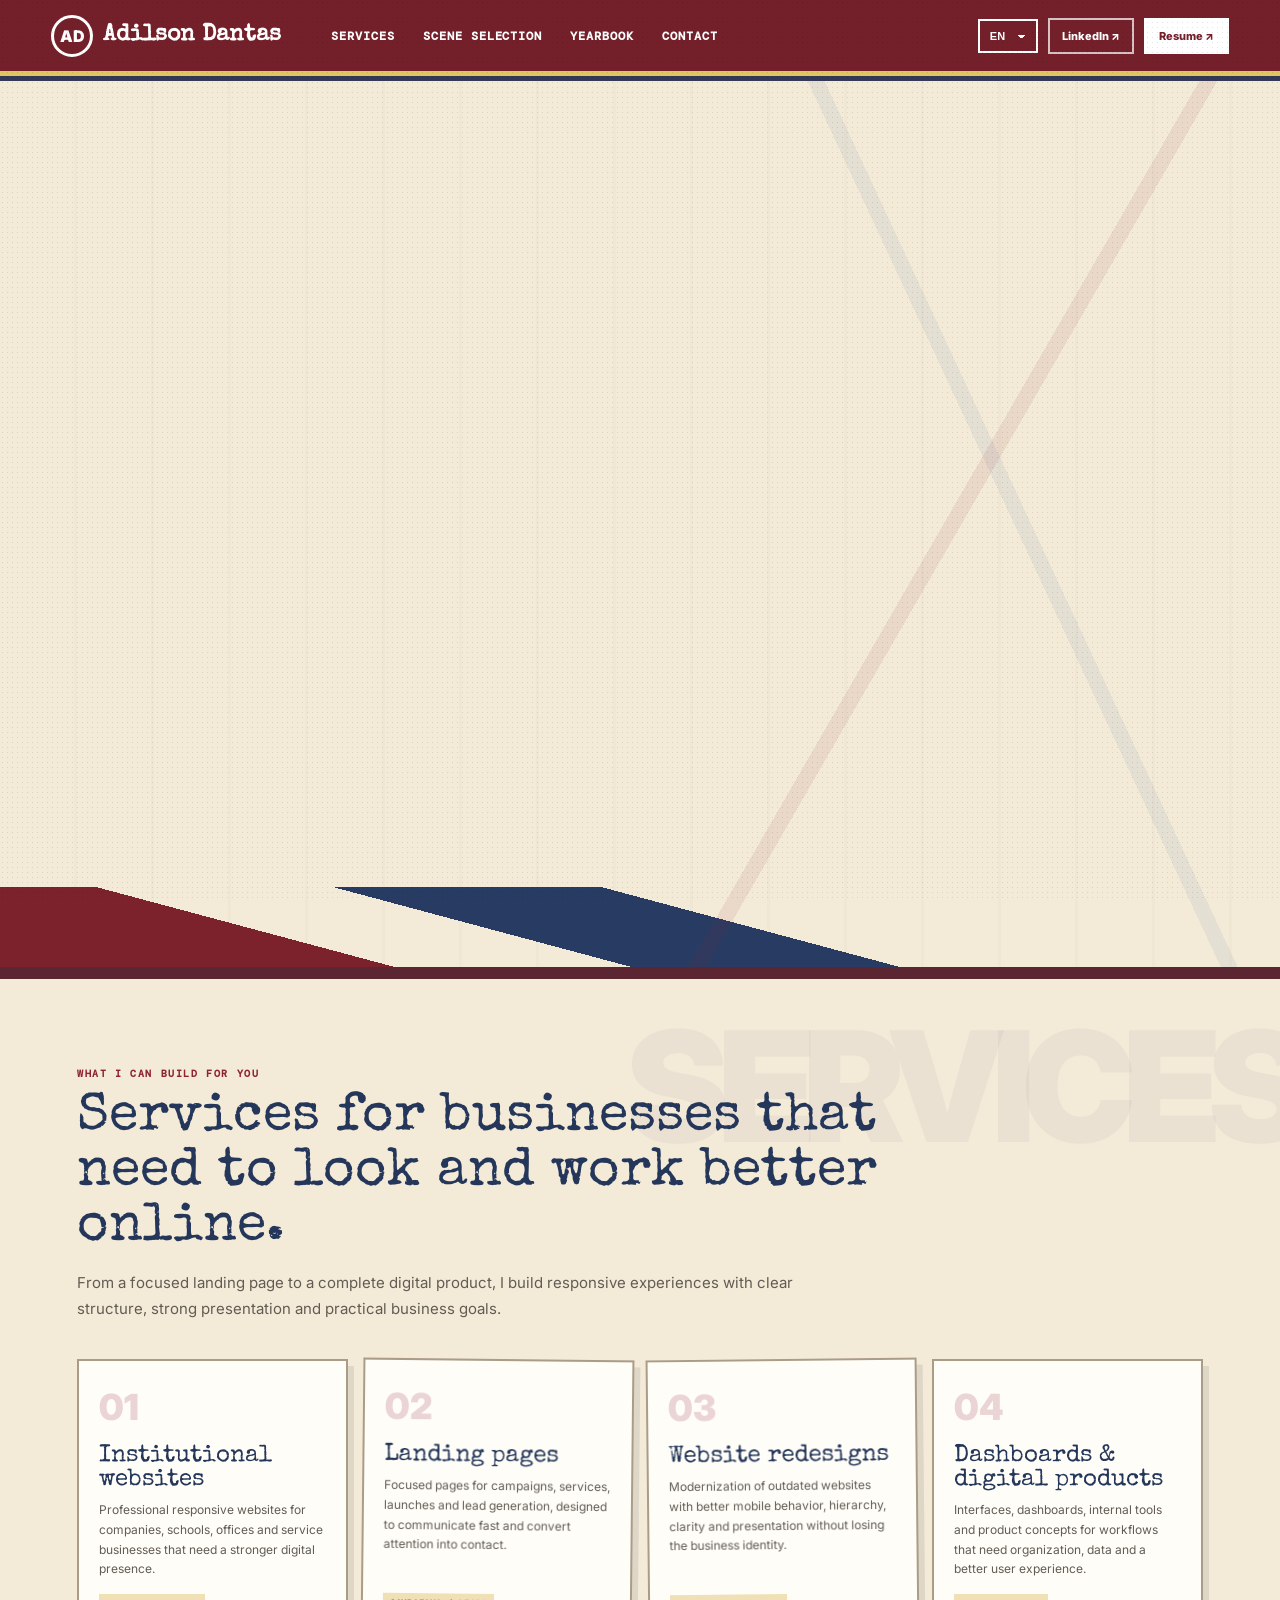
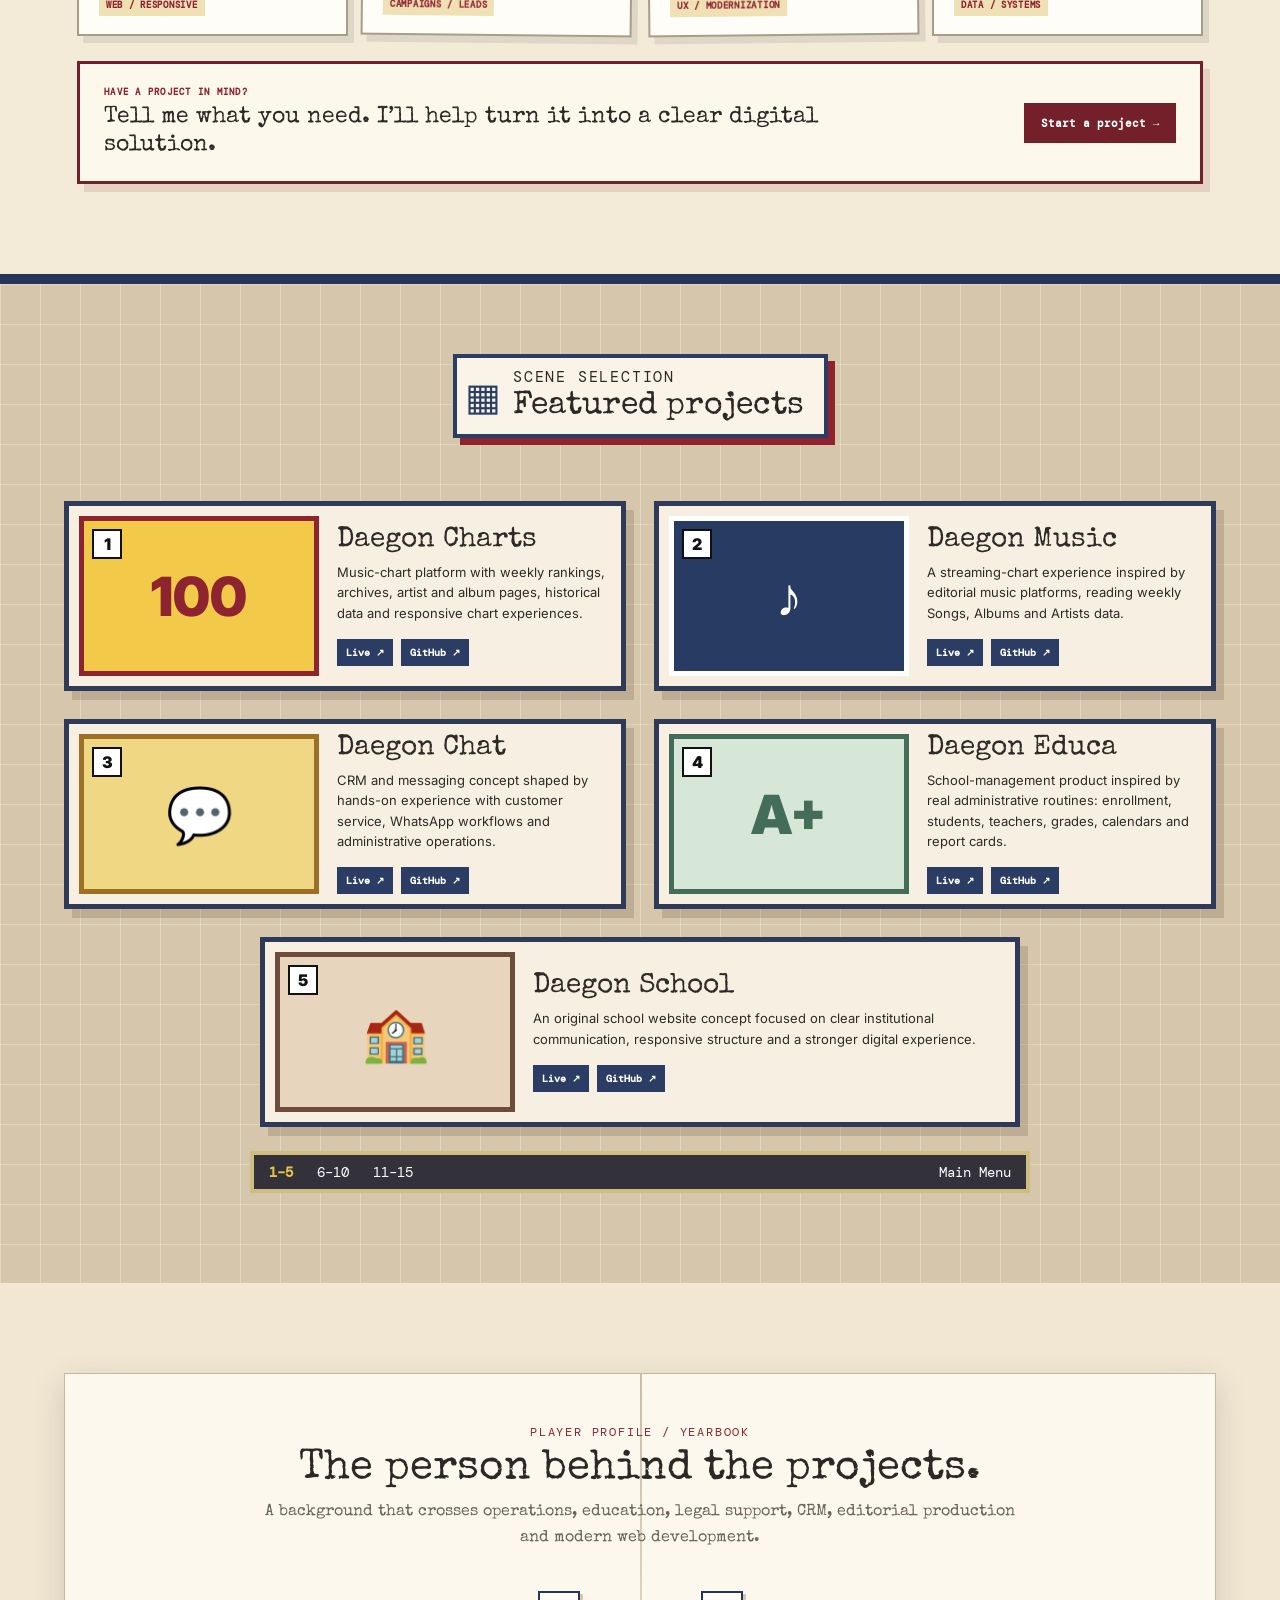
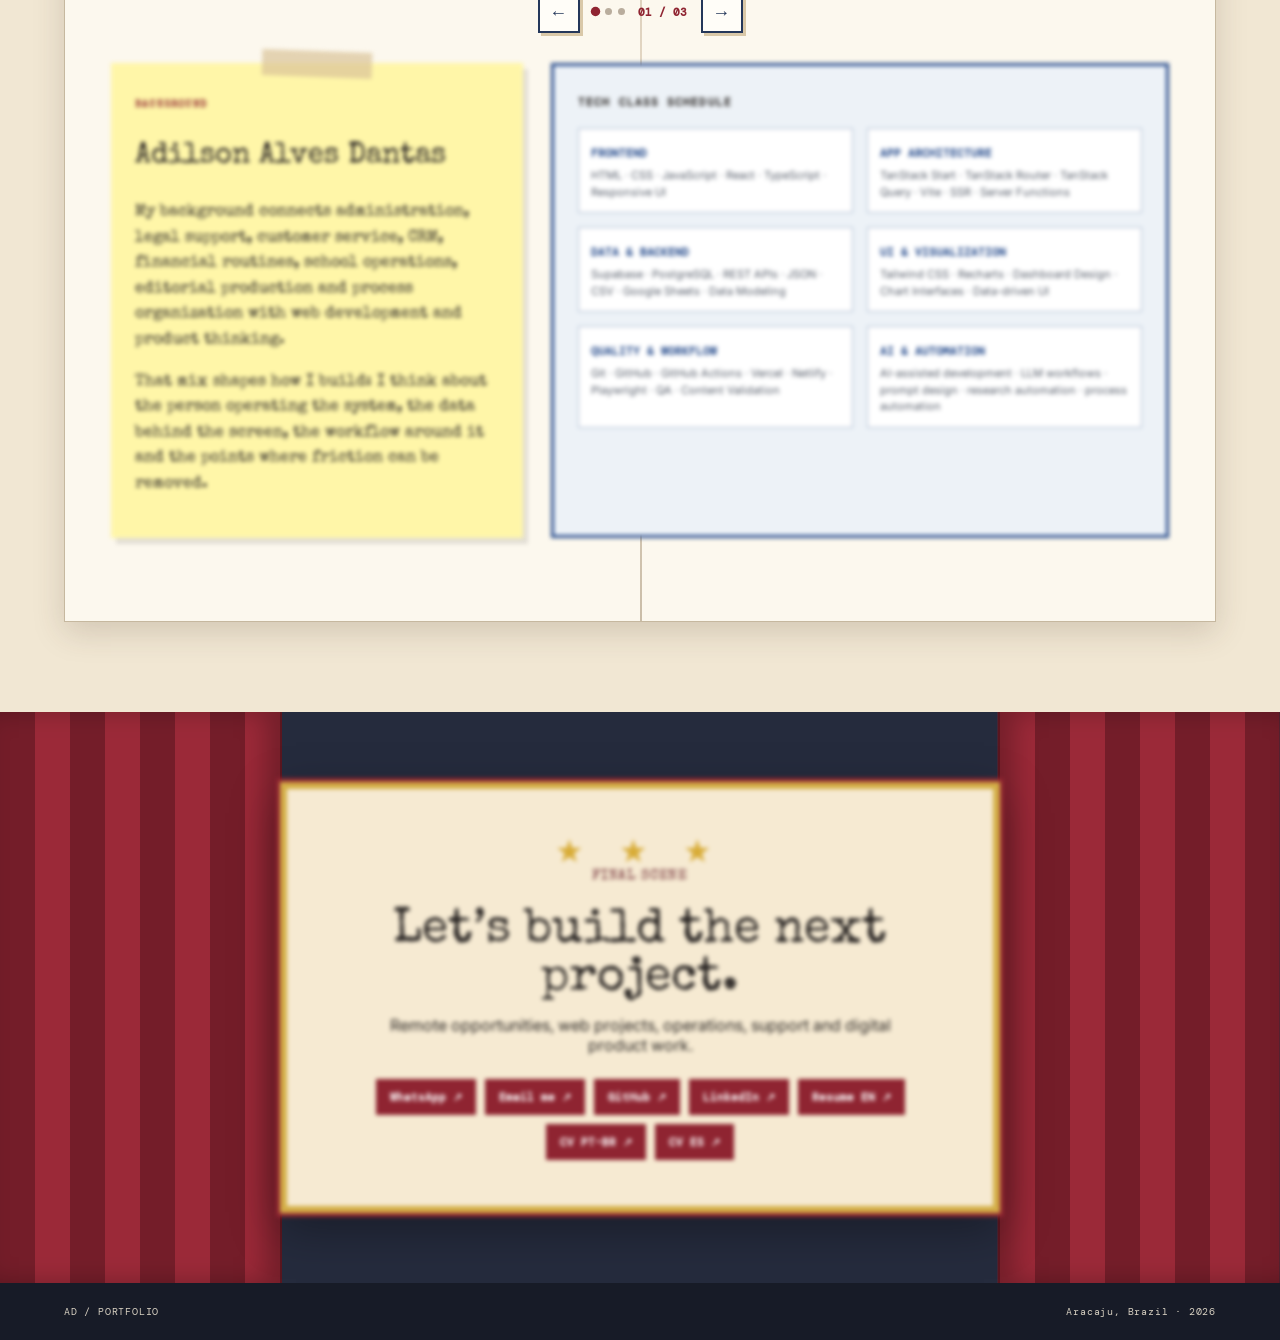
==== commit aa460190: "Turn portfolio homepage into freelance sales page" ====
--- a/index.html
+++ b/index.html
@@ -5,12 +5,12 @@
 <meta name="viewport" content="width=device-width,initial-scale=1">
 <meta name="description" content="Adilson Alves Dantas — Web, Digital Operations & Product Portfolio">
 <meta name="theme-color" content="#8b1f2d">
-<title>Adilson Dantas — Portfolio</title>
+<title>Adilson Dantas - Portfolio</title>
 <link rel="icon" type="image/svg+xml" href="favicon.svg">
 <link rel="preconnect" href="https://fonts.googleapis.com">
 <link rel="preconnect" href="https://fonts.gstatic.com" crossorigin>
 <link href="https://fonts.googleapis.com/css2?family=DM+Mono:wght@400;500&family=Inter:wght@400;500;600;700;800;900&family=Special+Elite&display=swap" rel="stylesheet">
-<link rel="stylesheet" href="styles.css?v=school-8">
+<link rel="stylesheet" href="styles.css?v=school-9">
 </head>
 <body>
 <div class="paper-noise" aria-hidden="true"></div>
@@ -18,6 +18,7 @@
 <header class="schoolbar">
   <a class="school-brand" href="#home"><span>AD</span><b>Adilson Dantas</b></a>
   <nav>
+    <a href="#services" data-i18n="navServices">Services</a>
     <a href="#projects" data-i18n="navProjects">Scene Selection</a>
     <a href="#profile" data-i18n="navProfile">Yearbook</a>
     <a href="#contact" data-i18n="navContact">Contact</a>
@@ -40,9 +41,15 @@
 <section class="hero-stage">
   <div class="hallway-lines" aria-hidden="true"></div>
   <div class="hero-board">
+    <div class="availability-badge"><span class="availability-dot"></span><span data-i18n="availableFreelance">AVAILABLE FOR FREELANCE PROJECTS</span></div>
     <p class="scribble" data-i18n="heroKicker">CREATIVE DEPT. / CLASS OF NOW</p>
     <h1><span data-i18n="heroA">Web, data &</span><br><em data-i18n="heroB">digital operations.</em></h1>
-    <p class="hero-lead" data-i18n="heroLead">I turn complex workflows, information and ideas into clear digital products — with a little stage energy.</p>
+    <p class="hero-lead" data-i18n="heroLead">I build websites and digital products for businesses that need a stronger online presence — combining design, development and real operational thinking.</p>
+    <div class="hero-cta-row">
+      <a class="cta-primary" href="#contact" data-i18n="requestQuote">Request a quote</a>
+      <a class="cta-whatsapp" href="https://wa.me/5579933004735?text=Ol%C3%A1%2C%20vi%20seu%20portf%C3%B3lio%20e%20gostaria%20de%20conversar%20sobre%20um%20projeto." target="_blank" rel="noopener noreferrer">WhatsApp ↗</a>
+      <a class="cta-secondary" href="mailto:adilsondantas2015@gmail.com" data-i18n="emailMe">Email me ↗</a>
+    </div>
     <div class="menu-sheet">
       <a href="#projects"><span>▶</span><b data-i18n="menuProjects">Scene Selection</b></a>
       <a href="#profile"><span>★</span><b data-i18n="menuProfile">Player Profile</b></a>
@@ -62,6 +69,49 @@
       <span>WEB</span><span>CRM</span><span data-i18n="dataSticker">DATA</span><span data-i18n="opsSticker">OPS</span>
     </div>
   </aside>
+</section>
+
+<section class="services-section" id="services">
+  <header class="services-heading">
+    <span data-i18n="servicesKicker">WHAT I CAN BUILD FOR YOU</span>
+    <h2 data-i18n="servicesTitle">Services for businesses that need to look and work better online.</h2>
+    <p data-i18n="servicesIntro">From a focused landing page to a complete digital product, I build responsive experiences with clear structure, strong presentation and practical business goals.</p>
+  </header>
+
+  <div class="services-grid">
+    <article class="service-card">
+      <span class="service-number">01</span>
+      <h3 data-i18n="serviceWebsiteTitle">Institutional websites</h3>
+      <p data-i18n="serviceWebsiteDesc">Professional responsive websites for companies, schools, offices and service businesses that need a stronger digital presence.</p>
+      <span class="service-tag">WEB / RESPONSIVE</span>
+    </article>
+    <article class="service-card">
+      <span class="service-number">02</span>
+      <h3 data-i18n="serviceLandingTitle">Landing pages</h3>
+      <p data-i18n="serviceLandingDesc">Focused pages for campaigns, services, launches and lead generation, designed to communicate fast and convert attention into contact.</p>
+      <span class="service-tag">CAMPAIGNS / LEADS</span>
+    </article>
+    <article class="service-card">
+      <span class="service-number">03</span>
+      <h3 data-i18n="serviceRedesignTitle">Website redesigns</h3>
+      <p data-i18n="serviceRedesignDesc">Modernization of outdated websites with better mobile behavior, hierarchy, clarity and presentation without losing the business identity.</p>
+      <span class="service-tag">UX / MODERNIZATION</span>
+    </article>
+    <article class="service-card">
+      <span class="service-number">04</span>
+      <h3 data-i18n="serviceProductTitle">Dashboards & digital products</h3>
+      <p data-i18n="serviceProductDesc">Interfaces, dashboards, internal tools and product concepts for workflows that need organization, data and a better user experience.</p>
+      <span class="service-tag">DATA / SYSTEMS</span>
+    </article>
+  </div>
+
+  <div class="services-cta">
+    <div>
+      <span data-i18n="haveProject">HAVE A PROJECT IN MIND?</span>
+      <strong data-i18n="servicesCtaTitle">Tell me what you need. I’ll help turn it into a clear digital solution.</strong>
+    </div>
+    <a href="#contact" data-i18n="startProject">Start a project →</a>
+  </div>
 </section>
 
 <section class="scene-section" id="projects">
@@ -249,6 +299,7 @@
     <h2 data-i18n="contactTitle">Let’s build the next project.</h2>
     <p data-i18n="contactText">Remote opportunities, web projects, operations, support and digital product work.</p>
     <div class="contact-links">
+      <a class="contact-whatsapp" href="https://wa.me/5579933004735?text=Ol%C3%A1%2C%20vi%20seu%20portf%C3%B3lio%20e%20gostaria%20de%20conversar%20sobre%20um%20projeto." target="_blank" rel="noopener noreferrer">WhatsApp ↗</a>
       <a href="mailto:adilsondantas2015@gmail.com" data-i18n="emailMe">Email me ↗</a>
       <a href="https://github.com/DAEG0N" target="_blank">GitHub ↗</a>
       <a href="https://www.linkedin.com/in/adilson-dantas-a33692203/" target="_blank" rel="noopener noreferrer">LinkedIn ↗</a>
@@ -261,6 +312,6 @@
 </main>
 
 <footer><span data-i18n="footerLeft">AD / PORTFOLIO</span><span data-i18n="footerRight">Aracaju, Brazil · 2026</span></footer>
-<script src="script.js?v=school-8"></script>
+<script src="script.js?v=school-9"></script>
 </body>
 </html>
--- a/styles.css
+++ b/styles.css
@@ -176,3 +176,33 @@
 }
 .linkedin-top:hover{background:#fff;color:#74202a;transform:translateY(-2px)}
 @media(max-width:640px){.linkedin-top{display:none}}
+
+/* Commercial services section */
+.availability-badge{display:inline-flex;align-items:center;gap:9px;margin-bottom:15px;padding:8px 11px;border:1px solid rgba(74,111,92,.35);background:rgba(255,253,248,.72);font:800 10px var(--mono);letter-spacing:.09em;color:#365d49;box-shadow:3px 3px 0 rgba(74,111,92,.12)}
+.availability-dot{width:9px;height:9px;border-radius:50%;background:#4a6f5c;box-shadow:0 0 0 0 rgba(74,111,92,.5);animation:availabilityPulse 2s ease-out infinite}
+@keyframes availabilityPulse{0%{box-shadow:0 0 0 0 rgba(74,111,92,.42)}70%{box-shadow:0 0 0 8px rgba(74,111,92,0)}100%{box-shadow:0 0 0 0 rgba(74,111,92,0)}}
+.hero-cta-row{display:flex;flex-wrap:wrap;gap:10px;margin:24px 0 5px;position:relative;z-index:3}
+.hero-cta-row a{padding:12px 16px;border:2px solid #74202a;font:800 11px var(--mono);letter-spacing:.03em;transition:transform .2s ease,box-shadow .2s ease,background .2s ease,color .2s ease}
+.hero-cta-row a:hover{transform:translateY(-3px);box-shadow:4px 5px 0 rgba(44,40,38,.16)}
+.cta-primary{background:#74202a;color:#fff}.cta-whatsapp{background:#4a6f5c!important;border-color:#4a6f5c!important;color:#fff}.cta-secondary{background:#fffdf8;color:#74202a}
+
+.services-section{position:relative;background:#f4ead8;padding:82px 6vw 90px;border-bottom:10px solid #24375a;overflow:hidden}
+.services-section:before{content:"SERVICES";position:absolute;right:-20px;top:14px;font:900 clamp(72px,12vw,180px) var(--display);letter-spacing:-.08em;color:rgba(36,55,90,.045);pointer-events:none}
+.services-heading{max-width:820px;margin-bottom:38px;position:relative;z-index:2}
+.services-heading>span{font:800 10px var(--mono);letter-spacing:.16em;color:#8f2431}
+.services-heading h2{font:clamp(34px,4.2vw,64px) var(--type);line-height:1.02;margin:10px 0 15px;color:#24375a}
+.services-heading p{font-size:15px;line-height:1.7;max-width:720px;color:#625c54}
+.services-grid{display:grid;grid-template-columns:repeat(4,1fr);gap:14px;position:relative;z-index:2}
+.service-card{position:relative;min-height:250px;background:#fffdf8;border:2px solid #aa9c87;padding:24px 20px 20px;box-shadow:6px 7px 0 rgba(50,55,70,.11);transition:transform .25s ease,box-shadow .25s ease}
+.service-card:nth-child(2){transform:rotate(.6deg)}.service-card:nth-child(3){transform:rotate(-.6deg)}
+.service-card:hover{transform:translateY(-7px) rotate(0);box-shadow:9px 12px 0 rgba(50,55,70,.15)}
+.service-number{font:900 36px var(--display);color:rgba(143,36,49,.18)}
+.service-card h3{font:24px var(--type);color:#24375a;margin:15px 0 8px}
+.service-card p{font-size:12px;line-height:1.65;color:#625c54;margin:0 0 35px}
+.service-tag{position:absolute;left:20px;bottom:18px;font:800 9px var(--mono);letter-spacing:.08em;color:#8f2431;background:#efe0b5;padding:5px 7px}
+.services-cta{margin-top:24px;border:3px solid #74202a;background:#fdf8ec;padding:22px 24px;display:flex;align-items:center;justify-content:space-between;gap:25px;position:relative;z-index:2;box-shadow:7px 8px 0 rgba(116,32,42,.12)}
+.services-cta div{display:flex;flex-direction:column;gap:6px}.services-cta span{font:800 9px var(--mono);letter-spacing:.14em;color:#8f2431}.services-cta strong{font:23px var(--type);max-width:720px;line-height:1.2}
+.services-cta>a{flex:0 0 auto;background:#74202a;color:#fff;padding:13px 17px;font:800 11px var(--mono);transition:.2s}.services-cta>a:hover{transform:translateY(-3px);box-shadow:4px 5px 0 rgba(44,40,38,.18)}
+
+@media(max-width:1050px){.services-grid{grid-template-columns:repeat(2,1fr)}}
+@media(max-width:640px){.hero-cta-row{flex-direction:column;align-items:stretch}.hero-cta-row a{text-align:center}.services-section{padding:60px 16px 68px}.services-grid{grid-template-columns:1fr}.service-card:nth-child(n){transform:none}.services-cta{flex-direction:column;align-items:flex-start}.services-cta>a{width:100%;text-align:center}}
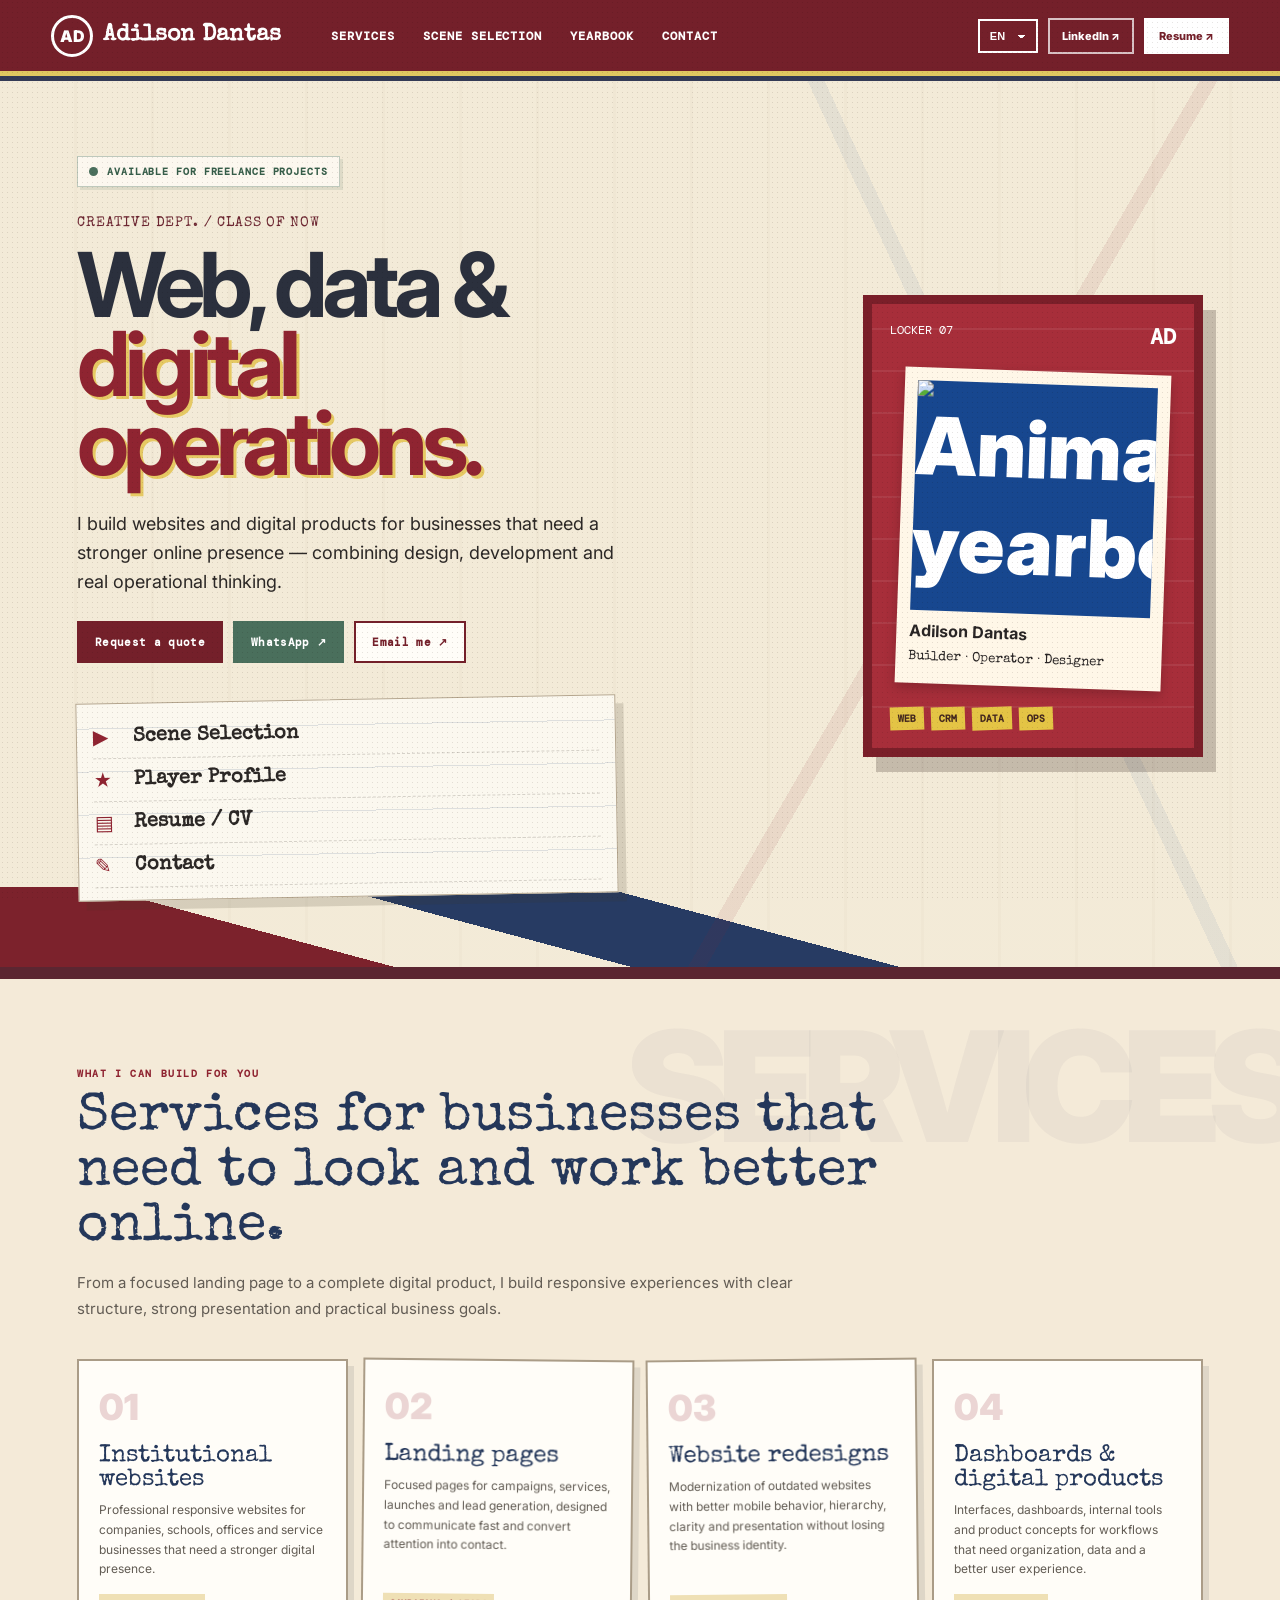
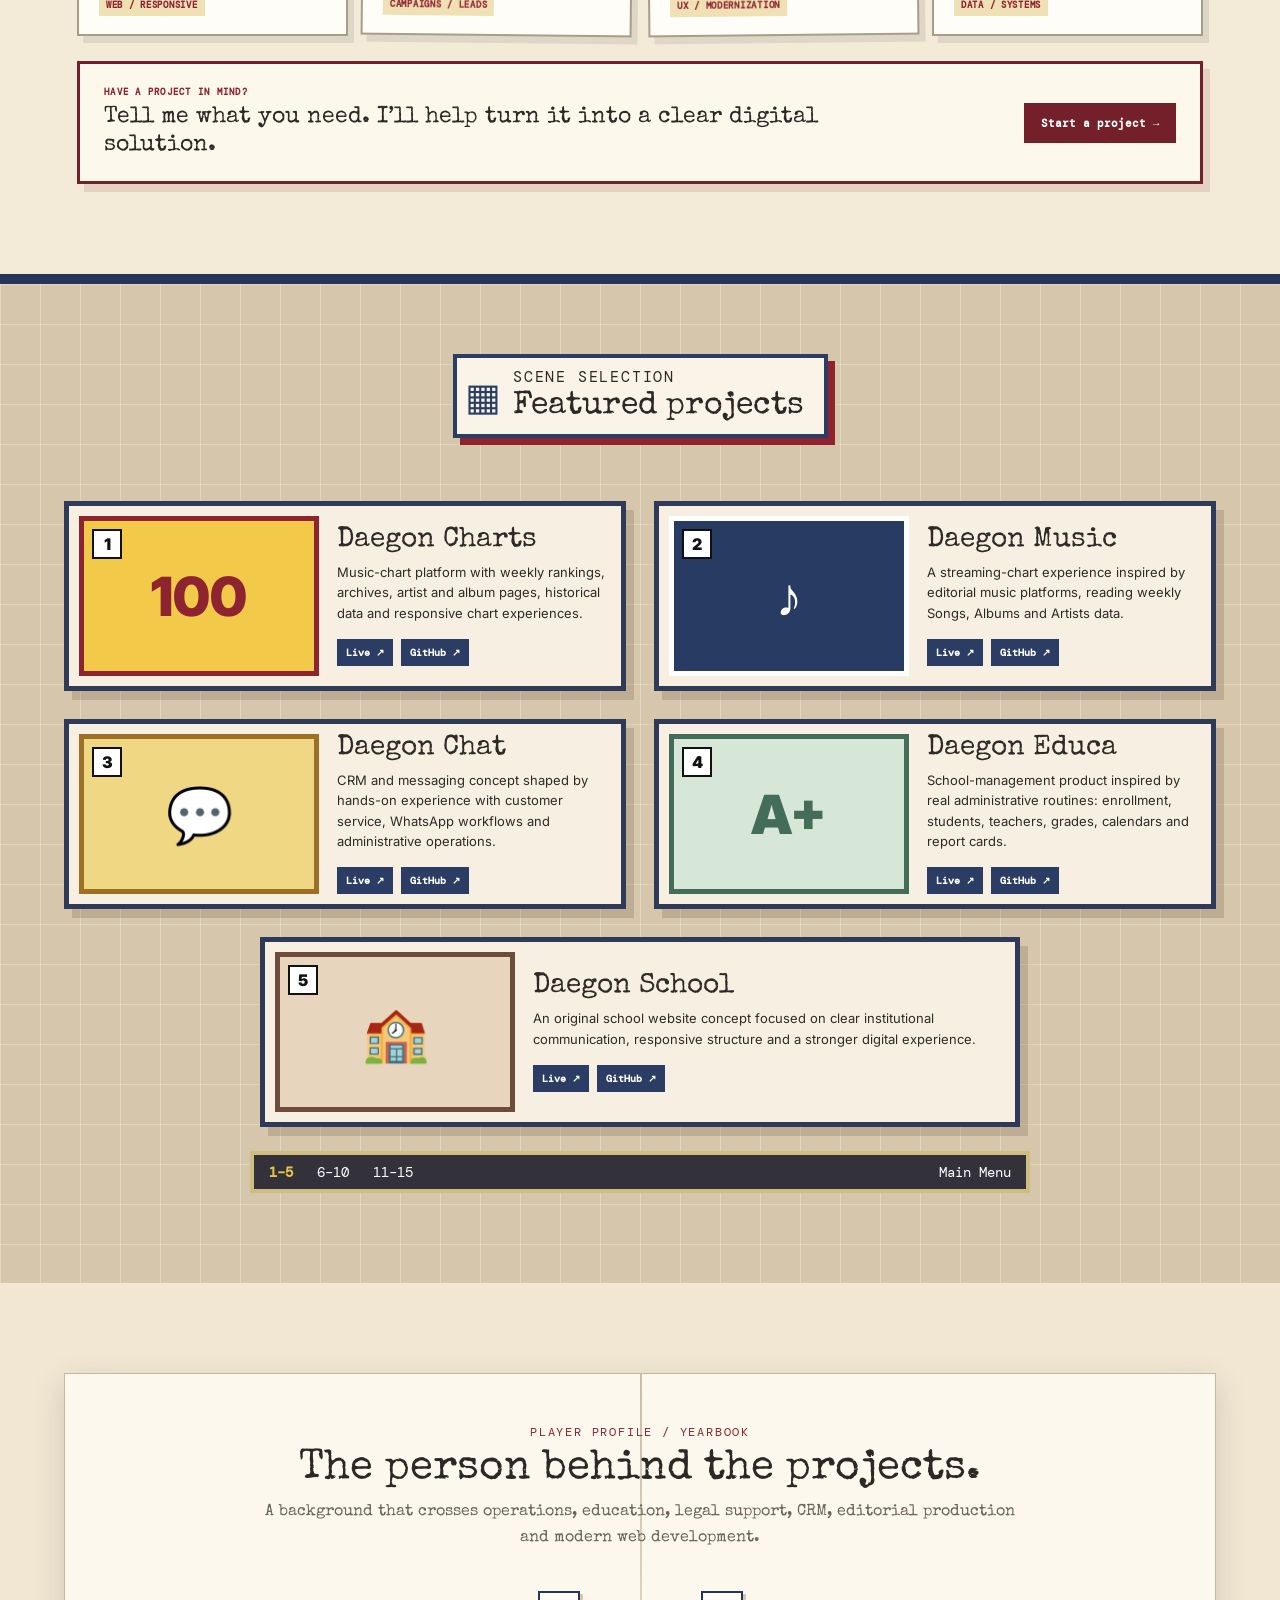
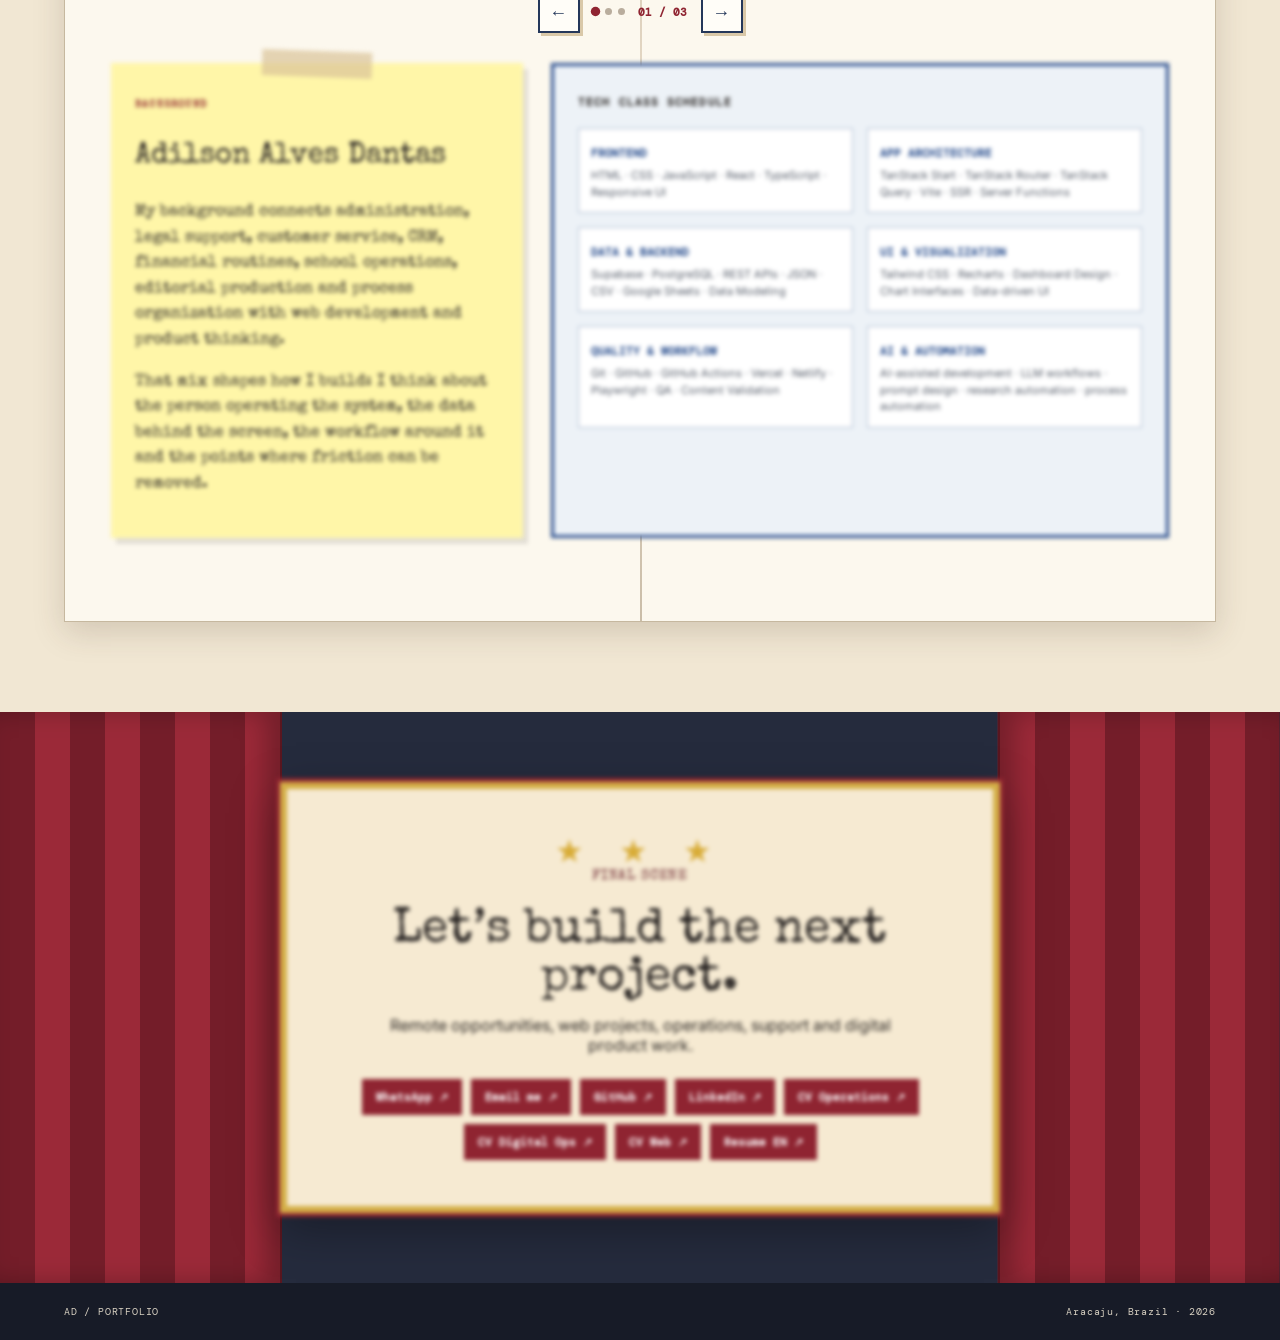
==== commit 22bfdd0e: "Split resume paths and fix portfolio GitHub references" ====
--- a/index.html
+++ b/index.html
@@ -53,7 +53,7 @@
     <div class="menu-sheet">
       <a href="#projects"><span>▶</span><b data-i18n="menuProjects">Scene Selection</b></a>
       <a href="#profile"><span>★</span><b data-i18n="menuProfile">Player Profile</b></a>
-      <a href="resume-en.html" target="_blank"><span>▤</span><b data-i18n="menuResume">Resume / CV</b></a>
+      <a href="resume-digital-ops.html" target="_blank"><span>▤</span><b data-i18n="menuResume">Resume / CV</b></a>
       <a href="#contact"><span>✎</span><b data-i18n="menuContact">Contact</b></a>
     </div>
   </div>
@@ -61,7 +61,7 @@
   <aside class="locker-card">
     <div class="locker-top"><span data-i18n="locker">LOCKER 07</span><b>AD</b></div>
     <div class="polaroid">
-      <div class="portrait-placeholder"><img src="https://raw.githubusercontent.com/DAEG0N/portifolio/main/assets/avatar-yearbook.webp?v=9" alt="Animated yearbook portrait of Adilson Dantas"></div>
+      <div class="portrait-placeholder"><img src="https://raw.githubusercontent.com/DAEG0N/portfolio/main/assets/avatar-yearbook.webp?v=9" alt="Animated yearbook portrait of Adilson Dantas"></div>
       <strong>Adilson Dantas</strong>
       <small data-i18n="roleLine">Builder · Operator · Designer</small>
     </div>
@@ -303,9 +303,10 @@
       <a href="mailto:adilsondantas2015@gmail.com" data-i18n="emailMe">Email me ↗</a>
       <a href="https://github.com/DAEG0N" target="_blank">GitHub ↗</a>
       <a href="https://www.linkedin.com/in/adilson-dantas-a33692203/" target="_blank" rel="noopener noreferrer">LinkedIn ↗</a>
+      <a href="resume-operations.html" target="_blank">CV Operations ↗</a>
+      <a href="resume-digital-ops.html" target="_blank">CV Digital Ops ↗</a>
+      <a href="resume-web.html" target="_blank">CV Web ↗</a>
       <a href="resume-en.html" target="_blank" data-i18n="resumeEn">Resume EN ↗</a>
-      <a href="resume-pt.html" target="_blank" data-i18n="resumePt">CV PT-BR ↗</a>
-      <a href="resume-es.html" target="_blank" data-i18n="resumeEs">CV ES ↗</a>
     </div>
   </div>
 </section>
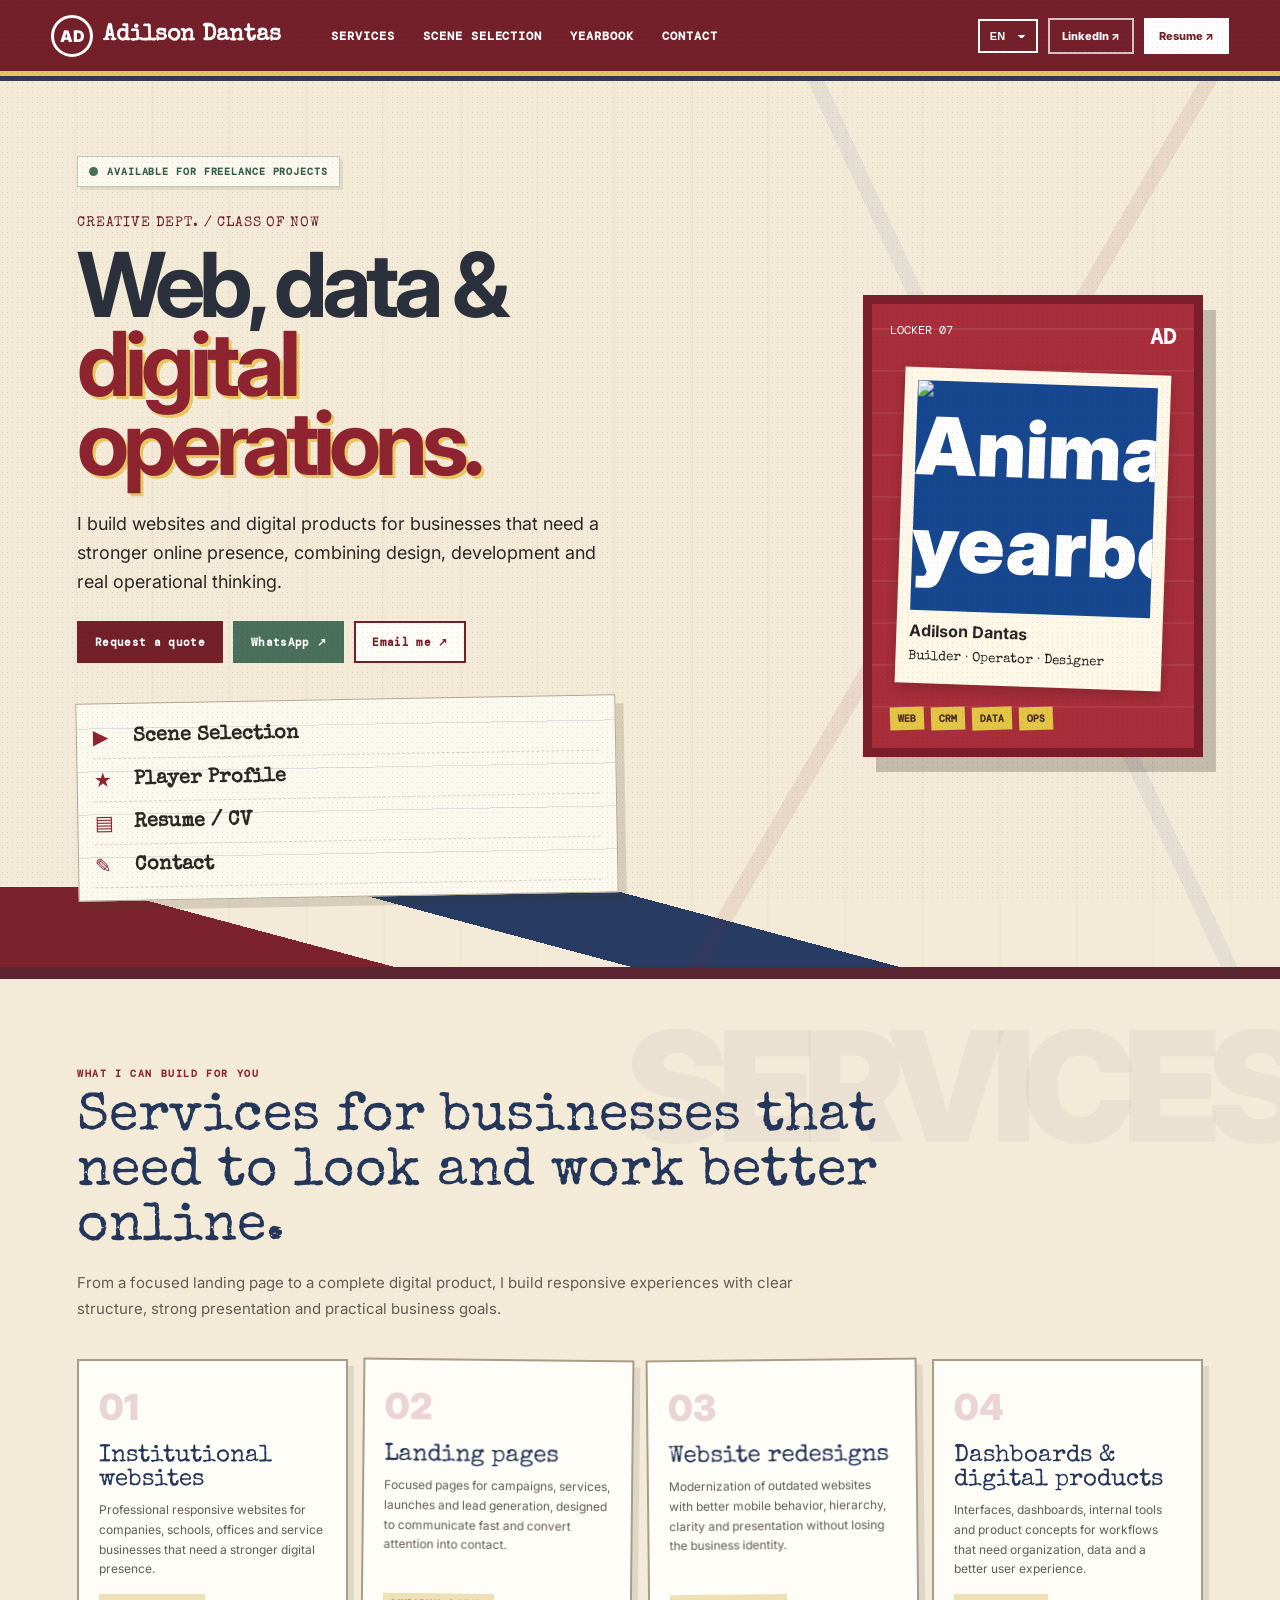
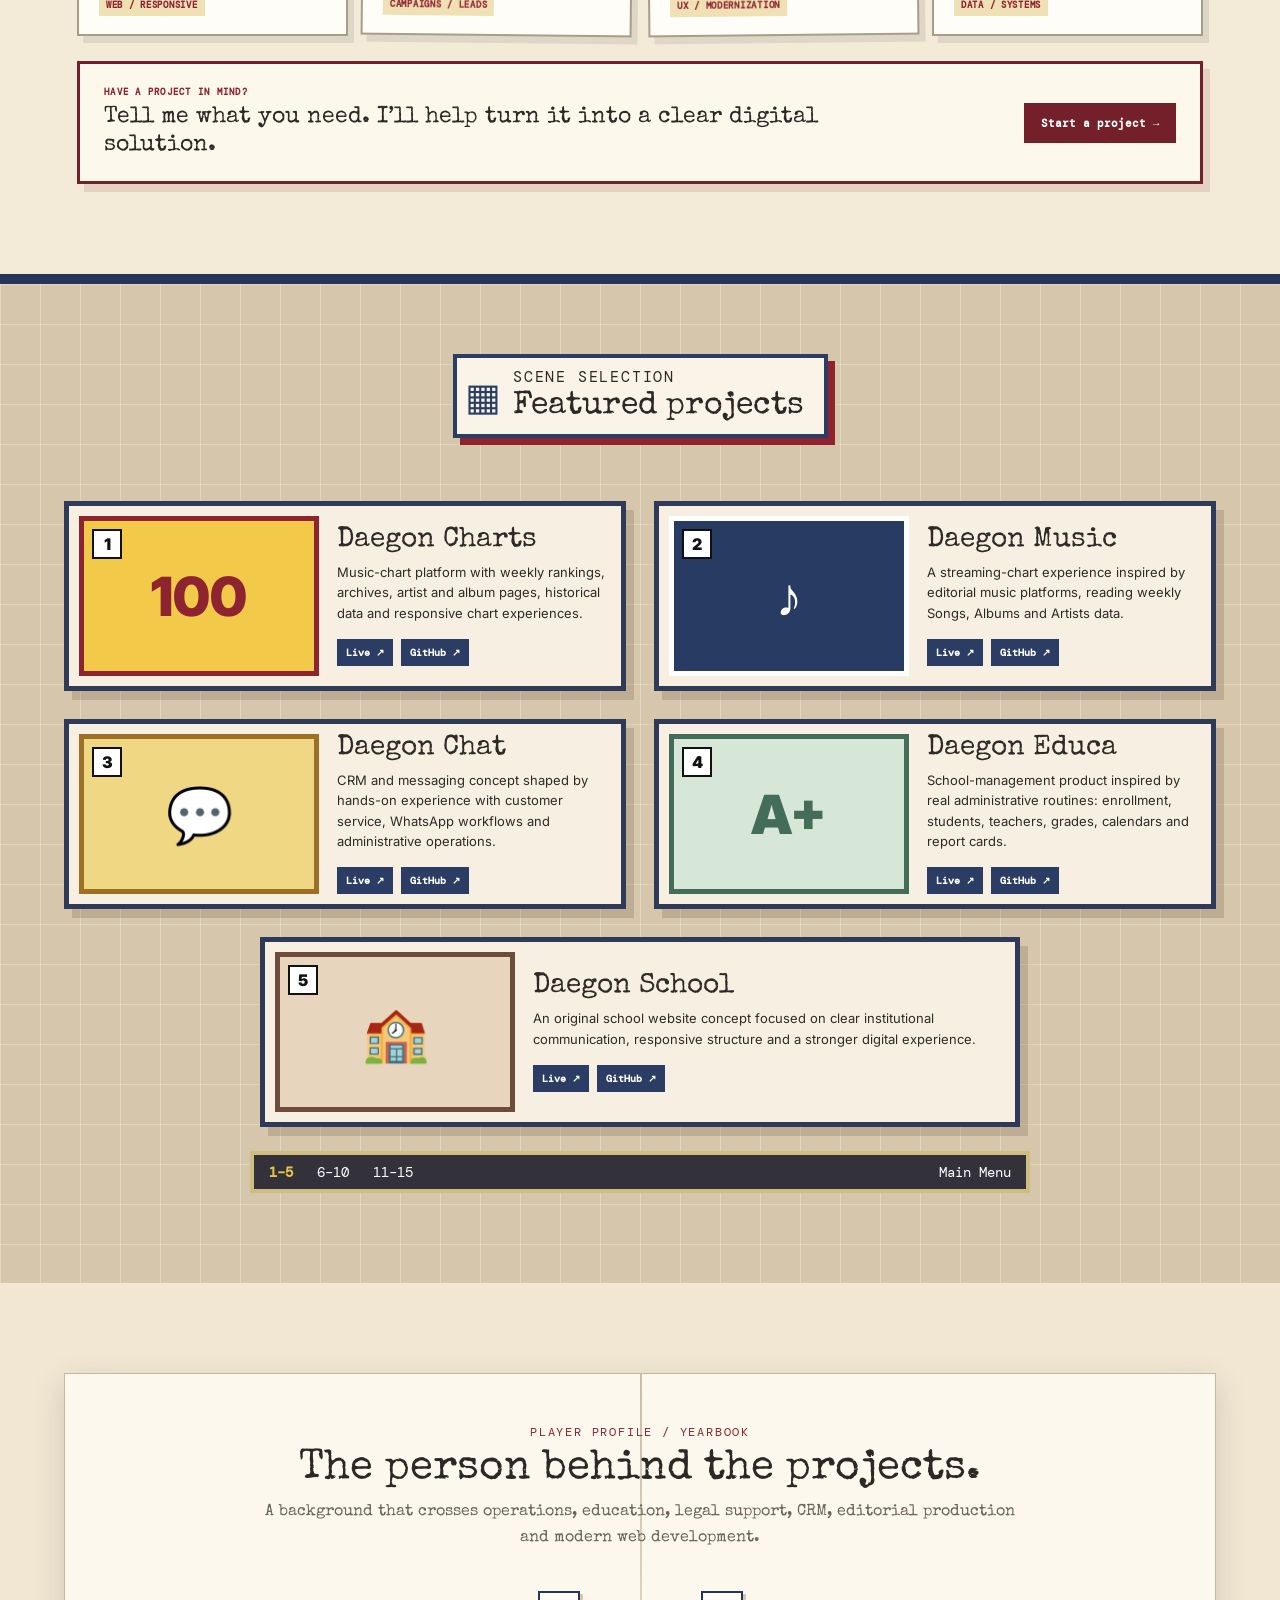
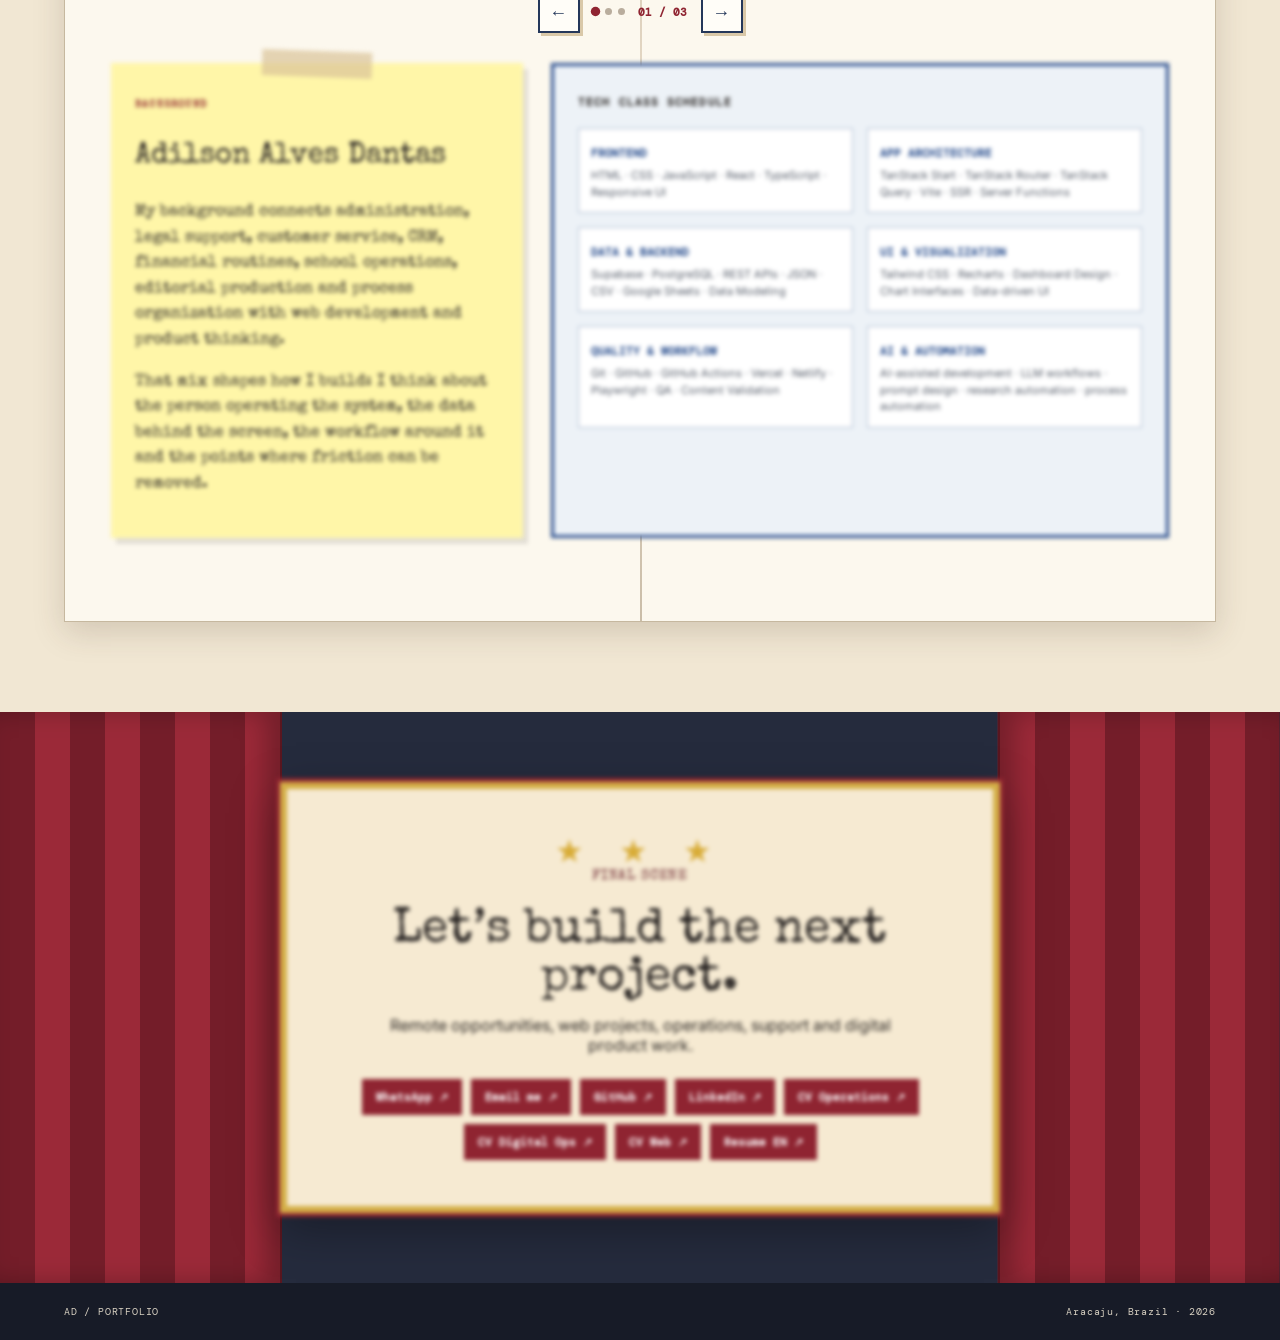
==== commit 79dbcb9e: "Bust cached portfolio translations to show updated hero text" ====
--- a/index.html
+++ b/index.html
@@ -44,7 +44,7 @@
     <div class="availability-badge"><span class="availability-dot"></span><span data-i18n="availableFreelance">AVAILABLE FOR FREELANCE PROJECTS</span></div>
     <p class="scribble" data-i18n="heroKicker">CREATIVE DEPT. / CLASS OF NOW</p>
     <h1><span data-i18n="heroA">Web, data &</span><br><em data-i18n="heroB">digital operations.</em></h1>
-    <p class="hero-lead" data-i18n="heroLead">I build websites and digital products for businesses that need a stronger online presence — combining design, development and real operational thinking.</p>
+    <p class="hero-lead" data-i18n="heroLead">I build websites and digital products for businesses that need a stronger online presence, combining design, development and real operational thinking.</p>
     <div class="hero-cta-row">
       <a class="cta-primary" href="#contact" data-i18n="requestQuote">Request a quote</a>
       <a class="cta-whatsapp" href="https://wa.me/5579933004735?text=Ol%C3%A1%2C%20vi%20seu%20portf%C3%B3lio%20e%20gostaria%20de%20conversar%20sobre%20um%20projeto." target="_blank" rel="noopener noreferrer">WhatsApp ↗</a>
@@ -313,6 +313,6 @@
 </main>
 
 <footer><span data-i18n="footerLeft">AD / PORTFOLIO</span><span data-i18n="footerRight">Aracaju, Brazil · 2026</span></footer>
-<script src="script.js?v=school-9"></script>
+<script src="script.js?v=hero-no-dash-20261105"></script>
 </body>
 </html>
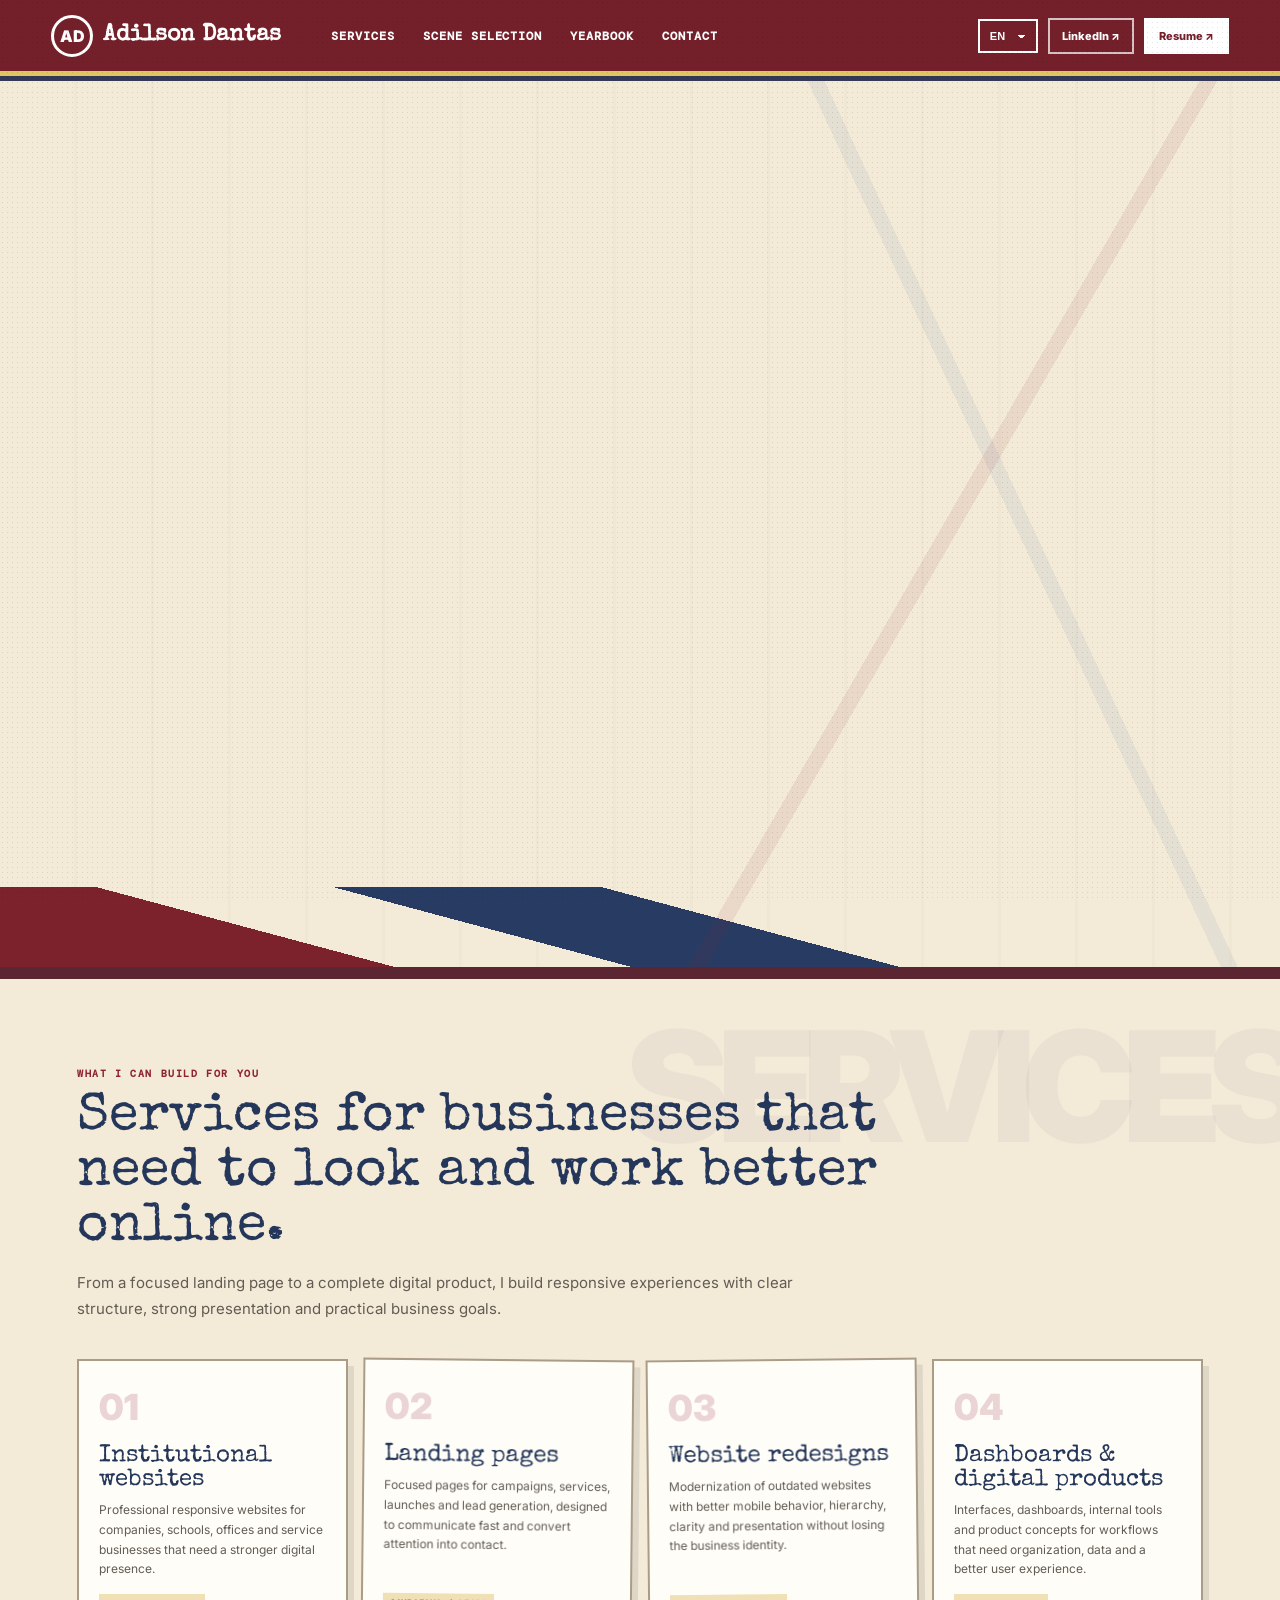
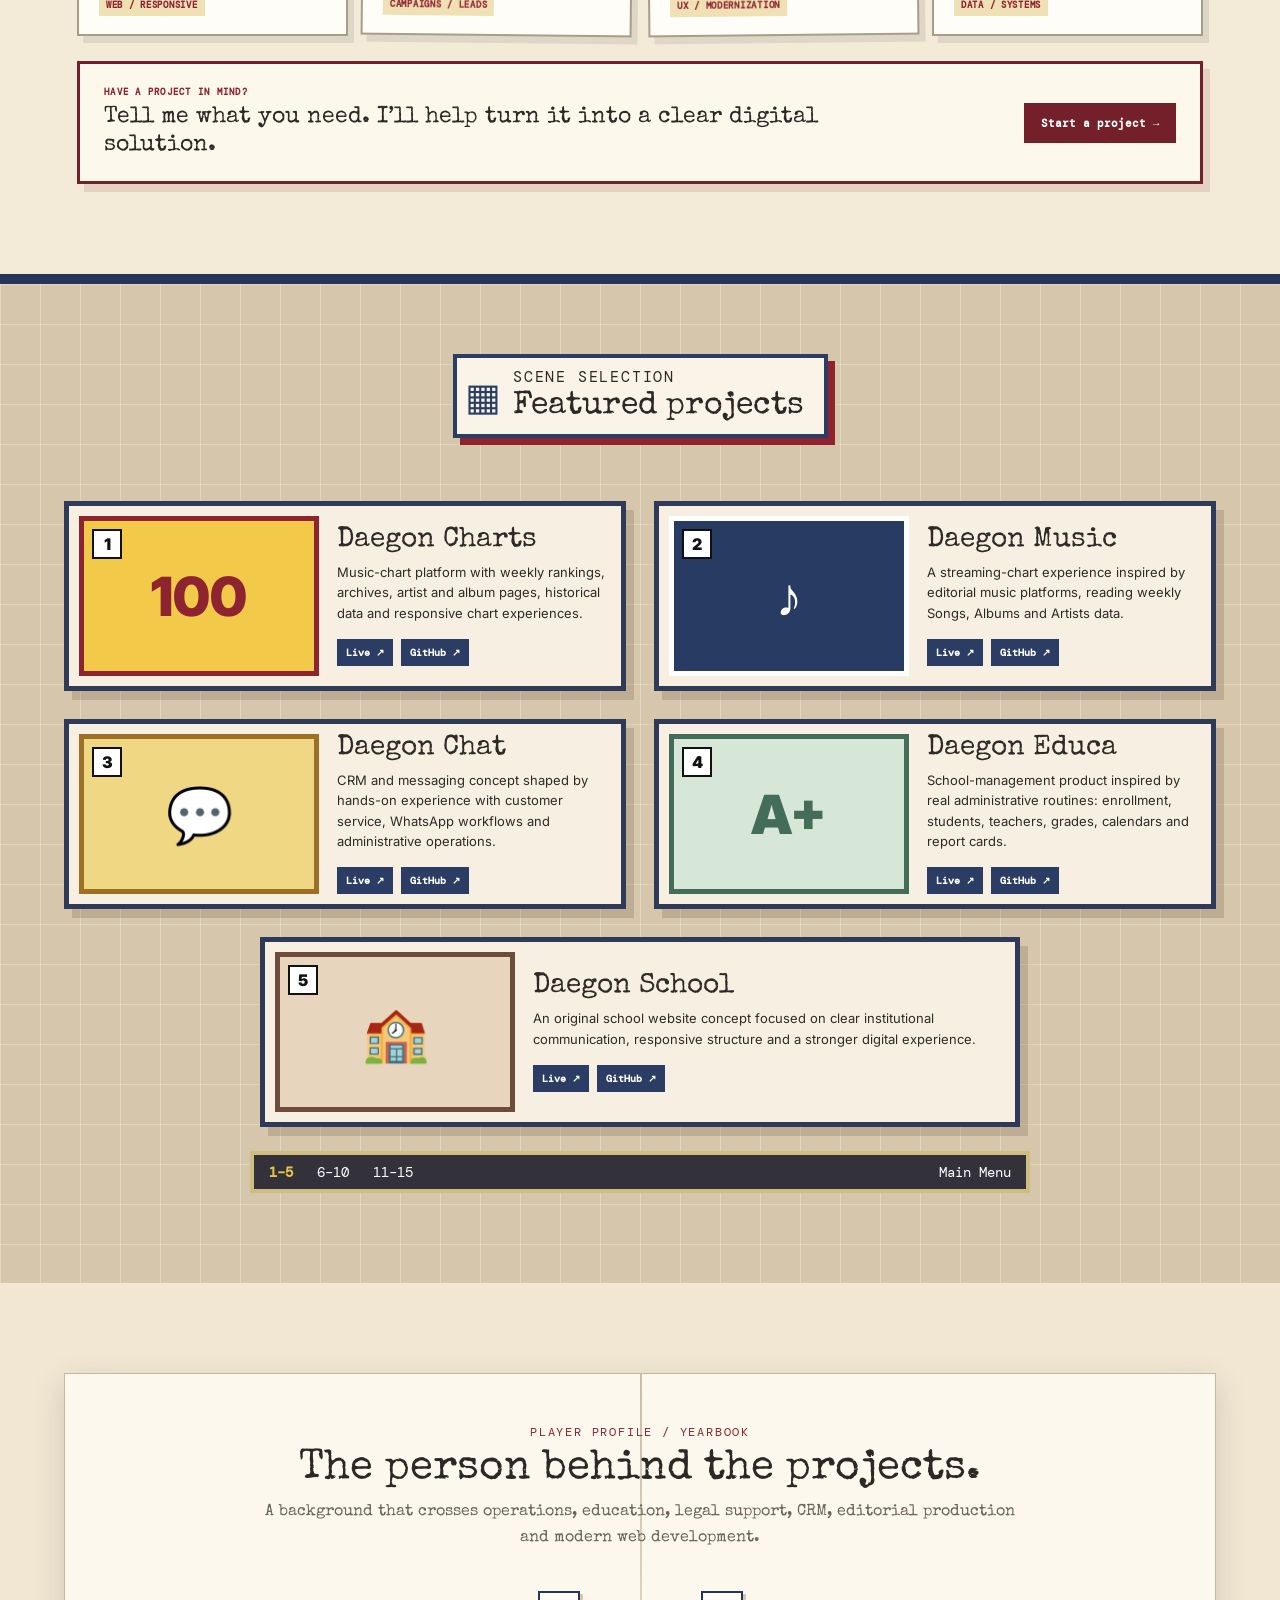
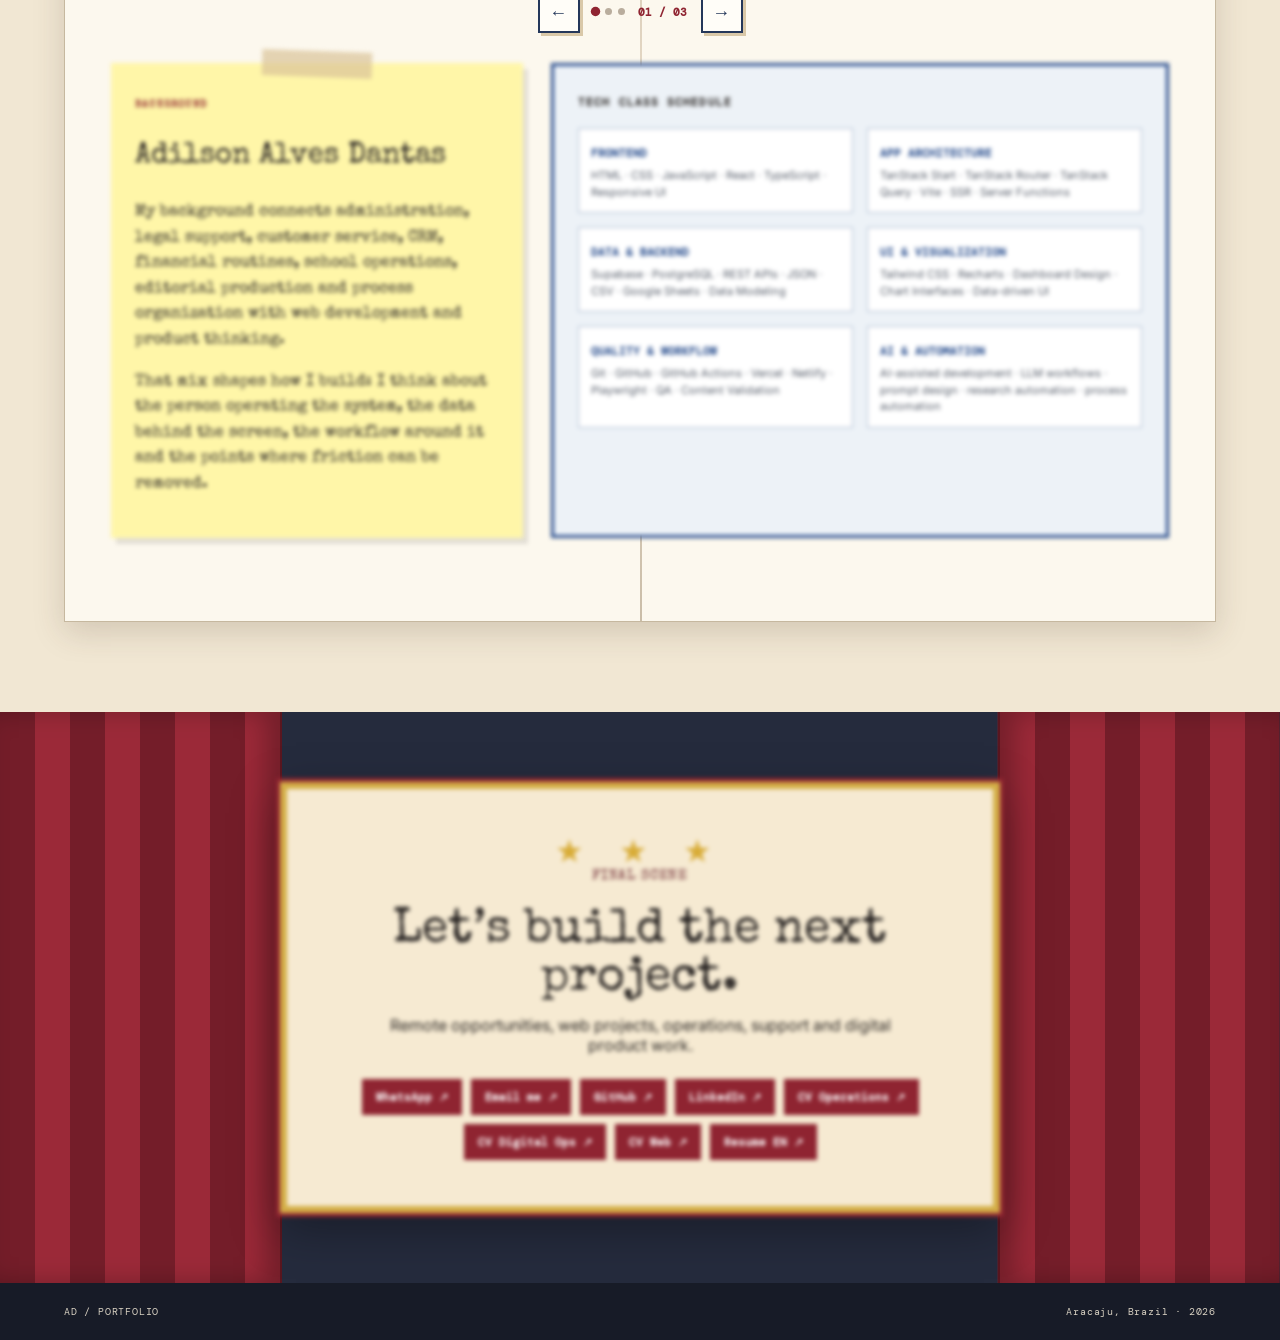
==== commit e7224e7f: "Improve international SEO and social sharing metadata" ====
--- a/index.html
+++ b/index.html
@@ -3,9 +3,24 @@
 <head>
 <meta charset="utf-8">
 <meta name="viewport" content="width=device-width,initial-scale=1">
-<meta name="description" content="Adilson Alves Dantas — Web, Digital Operations & Product Portfolio">
+<meta name="description" content="Adilson Dantas creates responsive websites, landing pages, web redesigns and digital solutions for businesses worldwide. Available for remote freelance projects.">
+<meta name="robots" content="index, follow, max-image-preview:large">
+<link rel="canonical" href="https://daeg0n.github.io/portfolio/">
+<meta property="og:type" content="website">
+<meta property="og:site_name" content="Adilson Dantas Portfolio">
+<meta property="og:title" content="Adilson Dantas | Web Developer & Digital Solutions">
+<meta property="og:description" content="Responsive websites, landing pages and practical digital solutions for businesses worldwide. Available for remote projects.">
+<meta property="og:url" content="https://daeg0n.github.io/portfolio/">
+<meta property="og:image" content="https://daeg0n.github.io/portfolio/assets/avatar-yearbook.webp">
+<meta name="twitter:card" content="summary_large_image">
+<meta name="twitter:title" content="Adilson Dantas | Web Developer & Digital Solutions">
+<meta name="twitter:description" content="Websites, landing pages and digital solutions for businesses worldwide.">
+<meta name="twitter:image" content="https://daeg0n.github.io/portfolio/assets/avatar-yearbook.webp">
+<script type="application/ld+json">
+{"@context":"https://schema.org","@type":"Person","name":"Adilson Dantas","url":"https://daeg0n.github.io/portfolio/","jobTitle":"Web Developer and Digital Solutions Freelancer","description":"Creates responsive websites, landing pages and digital solutions for businesses worldwide.","sameAs":["https://github.com/DAEG0N","https://www.linkedin.com/in/adilson-dantas-a33692203/"],"knowsLanguage":["English","Portuguese","Spanish"]}
+</script>
 <meta name="theme-color" content="#8b1f2d">
-<title>Adilson Dantas - Portfolio</title>
+<title>Adilson Dantas | Web Developer, Landing Pages & Digital Solutions</title>
 <link rel="icon" type="image/svg+xml" href="favicon.svg">
 <link rel="preconnect" href="https://fonts.googleapis.com">
 <link rel="preconnect" href="https://fonts.gstatic.com" crossorigin>
